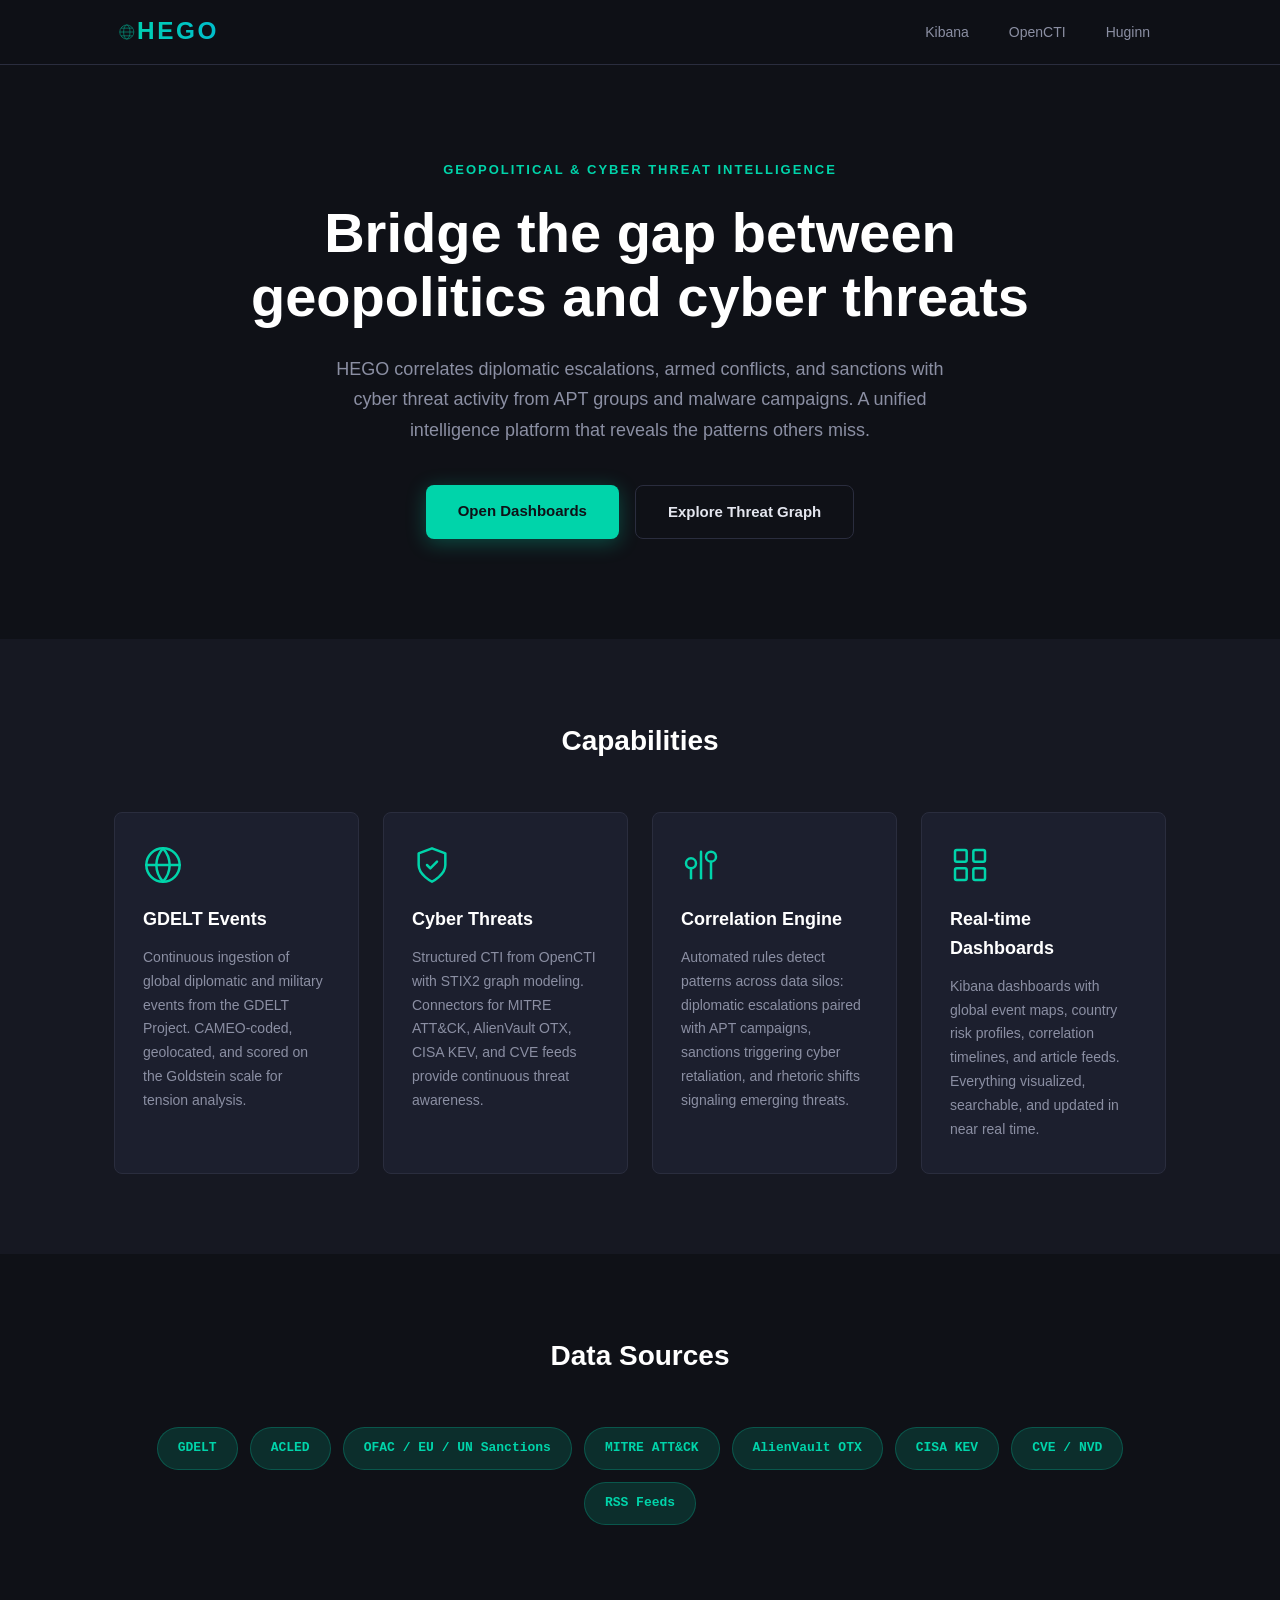
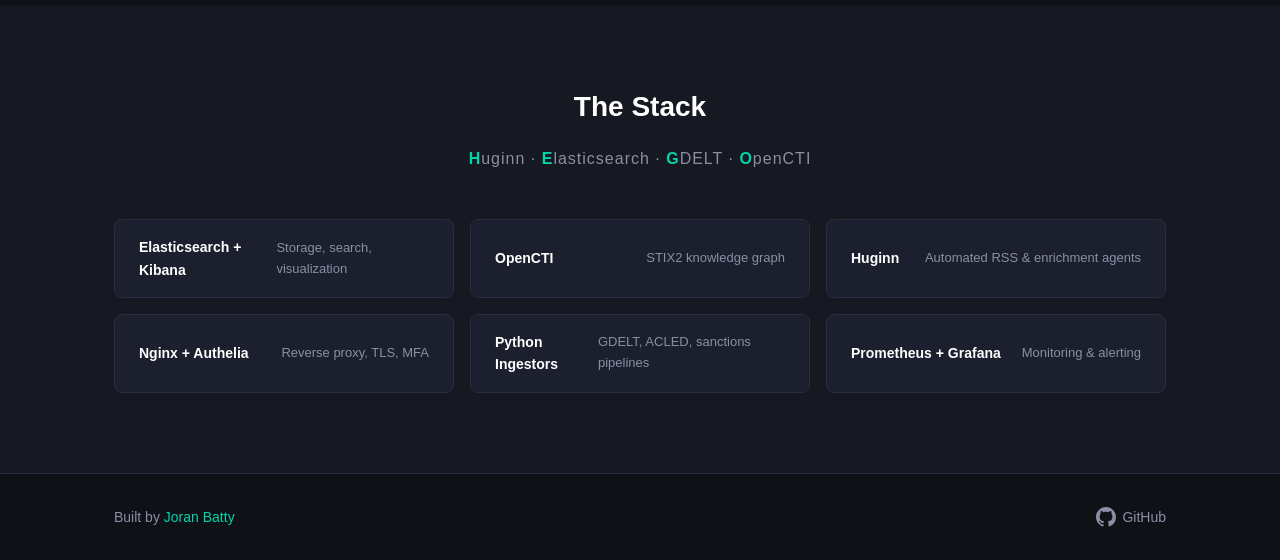
==== landing/index.html @ 5aa9b4fa "feat: initial project scaffolding — full HEGO architecture Complete scaffolding of the HEGO (Huginn," ====
<!DOCTYPE html>
<html lang="en">
<head>
    <meta charset="UTF-8">
    <meta name="viewport" content="width=device-width, initial-scale=1.0">
    <title>HEGO — Geopolitical &amp; Cyber Threat Intelligence</title>
    <link rel="stylesheet" href="style.css">
    <link rel="icon" type="image/svg+xml" href="assets/logo.svg">
</head>
<body>

    <header class="header">
        <div class="container header-inner">
            <a href="/" class="logo-link">
                <img src="assets/logo.svg" alt="HEGO" class="logo-img">
            </a>
            <nav class="nav">
                <a href="/kibana" class="nav-link">Kibana</a>
                <a href="/opencti" class="nav-link">OpenCTI</a>
                <a href="/huginn" class="nav-link">Huginn</a>
            </nav>
        </div>
    </header>

    <main>
        <section class="hero">
            <div class="container">
                <p class="hero-tagline">Geopolitical &amp; Cyber Threat Intelligence</p>
                <h1 class="hero-title">Bridge the gap between<br>geopolitics and cyber threats</h1>
                <p class="hero-description">
                    HEGO correlates diplomatic escalations, armed conflicts, and sanctions
                    with cyber threat activity from APT groups and malware campaigns.
                    A unified intelligence platform that reveals the patterns others miss.
                </p>
                <div class="hero-actions">
                    <a href="/kibana" class="btn btn-primary">Open Dashboards</a>
                    <a href="/opencti" class="btn btn-secondary">Explore Threat Graph</a>
                </div>
            </div>
        </section>

        <section class="features" id="features">
            <div class="container">
                <h2 class="section-title">Capabilities</h2>
                <div class="features-grid">

                    <div class="feature-card">
                        <div class="feature-icon">
                            <svg viewBox="0 0 24 24" fill="none" stroke="currentColor" stroke-width="1.5" stroke-linecap="round" stroke-linejoin="round">
                                <circle cx="12" cy="12" r="10"/>
                                <path d="M2 12h20"/>
                                <path d="M12 2a15.3 15.3 0 0 1 4 10 15.3 15.3 0 0 1-4 10 15.3 15.3 0 0 1-4-10 15.3 15.3 0 0 1 4-10z"/>
                            </svg>
                        </div>
                        <h3 class="feature-title">GDELT Events</h3>
                        <p class="feature-text">
                            Continuous ingestion of global diplomatic and military events
                            from the GDELT Project. CAMEO-coded, geolocated, and scored
                            on the Goldstein scale for tension analysis.
                        </p>
                    </div>

                    <div class="feature-card">
                        <div class="feature-icon">
                            <svg viewBox="0 0 24 24" fill="none" stroke="currentColor" stroke-width="1.5" stroke-linecap="round" stroke-linejoin="round">
                                <path d="M12 22s8-4 8-10V5l-8-3-8 3v7c0 6 8 10 8 10z"/>
                                <path d="M9 12l2 2 4-4"/>
                            </svg>
                        </div>
                        <h3 class="feature-title">Cyber Threats</h3>
                        <p class="feature-text">
                            Structured CTI from OpenCTI with STIX2 graph modeling.
                            Connectors for MITRE ATT&amp;CK, AlienVault OTX, CISA KEV,
                            and CVE feeds provide continuous threat awareness.
                        </p>
                    </div>

                    <div class="feature-card">
                        <div class="feature-icon">
                            <svg viewBox="0 0 24 24" fill="none" stroke="currentColor" stroke-width="1.5" stroke-linecap="round" stroke-linejoin="round">
                                <path d="M18 20V10"/>
                                <path d="M12 20V4"/>
                                <path d="M6 20v-6"/>
                                <circle cx="18" cy="7" r="3"/>
                                <circle cx="6" cy="11" r="3"/>
                            </svg>
                        </div>
                        <h3 class="feature-title">Correlation Engine</h3>
                        <p class="feature-text">
                            Automated rules detect patterns across data silos: diplomatic
                            escalations paired with APT campaigns, sanctions triggering
                            cyber retaliation, and rhetoric shifts signaling emerging threats.
                        </p>
                    </div>

                    <div class="feature-card">
                        <div class="feature-icon">
                            <svg viewBox="0 0 24 24" fill="none" stroke="currentColor" stroke-width="1.5" stroke-linecap="round" stroke-linejoin="round">
                                <rect x="3" y="3" width="7" height="7" rx="1"/>
                                <rect x="14" y="3" width="7" height="7" rx="1"/>
                                <rect x="3" y="14" width="7" height="7" rx="1"/>
                                <rect x="14" y="14" width="7" height="7" rx="1"/>
                            </svg>
                        </div>
                        <h3 class="feature-title">Real-time Dashboards</h3>
                        <p class="feature-text">
                            Kibana dashboards with global event maps, country risk profiles,
                            correlation timelines, and article feeds. Everything visualized,
                            searchable, and updated in near real time.
                        </p>
                    </div>

                </div>
            </div>
        </section>

        <section class="data-sources">
            <div class="container">
                <h2 class="section-title">Data Sources</h2>
                <div class="sources-row">
                    <div class="source-badge">GDELT</div>
                    <div class="source-badge">ACLED</div>
                    <div class="source-badge">OFAC / EU / UN Sanctions</div>
                    <div class="source-badge">MITRE ATT&amp;CK</div>
                    <div class="source-badge">AlienVault OTX</div>
                    <div class="source-badge">CISA KEV</div>
                    <div class="source-badge">CVE / NVD</div>
                    <div class="source-badge">RSS Feeds</div>
                </div>
            </div>
        </section>

        <section class="stack">
            <div class="container">
                <h2 class="section-title">The Stack</h2>
                <p class="stack-subtitle">
                    <strong>H</strong>uginn &middot;
                    <strong>E</strong>lasticsearch &middot;
                    <strong>G</strong>DELT &middot;
                    <strong>O</strong>penCTI
                </p>
                <div class="stack-grid">
                    <div class="stack-item">
                        <span class="stack-name">Elasticsearch + Kibana</span>
                        <span class="stack-role">Storage, search, visualization</span>
                    </div>
                    <div class="stack-item">
                        <span class="stack-name">OpenCTI</span>
                        <span class="stack-role">STIX2 knowledge graph</span>
                    </div>
                    <div class="stack-item">
                        <span class="stack-name">Huginn</span>
                        <span class="stack-role">Automated RSS &amp; enrichment agents</span>
                    </div>
                    <div class="stack-item">
                        <span class="stack-name">Nginx + Authelia</span>
                        <span class="stack-role">Reverse proxy, TLS, MFA</span>
                    </div>
                    <div class="stack-item">
                        <span class="stack-name">Python Ingestors</span>
                        <span class="stack-role">GDELT, ACLED, sanctions pipelines</span>
                    </div>
                    <div class="stack-item">
                        <span class="stack-name">Prometheus + Grafana</span>
                        <span class="stack-role">Monitoring &amp; alerting</span>
                    </div>
                </div>
            </div>
        </section>
    </main>

    <footer class="footer">
        <div class="container footer-inner">
            <p class="footer-text">
                Built by <a href="https://github.com/Jo-the-bat" class="footer-link">Joran Batty</a>
            </p>
            <a href="https://github.com/Jo-the-bat/HEGO" class="footer-link github-link">
                <svg viewBox="0 0 24 24" fill="currentColor" width="20" height="20">
                    <path d="M12 0C5.37 0 0 5.37 0 12c0 5.31 3.435 9.795 8.205 11.385.6.105.825-.255.825-.57 0-.285-.015-1.23-.015-2.235-3.015.555-3.795-.735-4.035-1.41-.135-.345-.72-1.41-1.23-1.695-.42-.225-1.02-.78-.015-.795.945-.015 1.62.87 1.845 1.23 1.08 1.815 2.805 1.305 3.495.99.105-.78.42-1.305.765-1.605-2.67-.3-5.46-1.335-5.46-5.925 0-1.305.465-2.385 1.23-3.225-.12-.3-.54-1.53.12-3.18 0 0 1.005-.315 3.3 1.23.96-.27 1.98-.405 3-.405s2.04.135 3 .405c2.295-1.56 3.3-1.23 3.3-1.23.66 1.65.24 2.88.12 3.18.765.84 1.23 1.905 1.23 3.225 0 4.605-2.805 5.625-5.475 5.925.435.375.81 1.095.81 2.22 0 1.605-.015 2.895-.015 3.3 0 .315.225.69.825.57A12.02 12.02 0 0024 12c0-6.63-5.37-12-12-12z"/>
                </svg>
                GitHub
            </a>
        </div>
    </footer>

</body>
</html>
---- landing/style.css ----
/* === HEGO Landing Page === */

:root {
    --color-bg: #0f1117;
    --color-bg-alt: #161822;
    --color-bg-card: #1c1f2e;
    --color-accent: #00d4aa;
    --color-accent-dim: rgba(0, 212, 170, 0.15);
    --color-text: #e4e6ef;
    --color-text-muted: #8b8fa3;
    --color-border: #2a2d3e;
    --font-sans: -apple-system, BlinkMacSystemFont, "Segoe UI", Roboto, "Helvetica Neue", Arial, sans-serif;
    --font-mono: "SF Mono", "Fira Code", "Fira Mono", "Roboto Mono", monospace;
    --max-width: 1100px;
    --radius: 8px;
}

*, *::before, *::after {
    margin: 0;
    padding: 0;
    box-sizing: border-box;
}

html {
    scroll-behavior: smooth;
}

body {
    font-family: var(--font-sans);
    background-color: var(--color-bg);
    color: var(--color-text);
    line-height: 1.6;
    -webkit-font-smoothing: antialiased;
}

.container {
    max-width: var(--max-width);
    margin: 0 auto;
    padding: 0 24px;
}

/* --- Header --- */

.header {
    position: fixed;
    top: 0;
    left: 0;
    right: 0;
    z-index: 100;
    background: rgba(15, 17, 23, 0.85);
    backdrop-filter: blur(12px);
    border-bottom: 1px solid var(--color-border);
}

.header-inner {
    display: flex;
    align-items: center;
    justify-content: space-between;
    height: 64px;
}

.logo-link {
    display: flex;
    align-items: center;
    text-decoration: none;
}

.logo-img {
    height: 32px;
    width: auto;
}

.nav {
    display: flex;
    gap: 8px;
}

.nav-link {
    display: inline-block;
    padding: 8px 16px;
    color: var(--color-text-muted);
    text-decoration: none;
    font-size: 14px;
    font-weight: 500;
    border-radius: var(--radius);
    transition: color 0.2s, background-color 0.2s;
}

.nav-link:hover {
    color: var(--color-accent);
    background-color: var(--color-accent-dim);
}

/* --- Hero --- */

.hero {
    padding: 160px 0 100px;
    text-align: center;
}

.hero-tagline {
    font-size: 13px;
    font-weight: 600;
    letter-spacing: 2px;
    text-transform: uppercase;
    color: var(--color-accent);
    margin-bottom: 20px;
}

.hero-title {
    font-size: clamp(32px, 5vw, 56px);
    font-weight: 700;
    line-height: 1.15;
    margin-bottom: 24px;
    color: #fff;
}

.hero-description {
    font-size: 18px;
    color: var(--color-text-muted);
    max-width: 640px;
    margin: 0 auto 40px;
    line-height: 1.7;
}

.hero-actions {
    display: flex;
    gap: 16px;
    justify-content: center;
    flex-wrap: wrap;
}

.btn {
    display: inline-block;
    padding: 14px 32px;
    font-size: 15px;
    font-weight: 600;
    text-decoration: none;
    border-radius: var(--radius);
    transition: transform 0.15s, box-shadow 0.2s, background-color 0.2s;
}

.btn:hover {
    transform: translateY(-1px);
}

.btn-primary {
    background-color: var(--color-accent);
    color: var(--color-bg);
    box-shadow: 0 4px 20px rgba(0, 212, 170, 0.3);
}

.btn-primary:hover {
    background-color: #00e8bb;
    box-shadow: 0 6px 28px rgba(0, 212, 170, 0.4);
}

.btn-secondary {
    background-color: transparent;
    color: var(--color-text);
    border: 1px solid var(--color-border);
}

.btn-secondary:hover {
    border-color: var(--color-accent);
    color: var(--color-accent);
}

/* --- Section titles --- */

.section-title {
    font-size: 28px;
    font-weight: 700;
    text-align: center;
    margin-bottom: 48px;
    color: #fff;
}

/* --- Features --- */

.features {
    padding: 80px 0;
    background-color: var(--color-bg-alt);
}

.features-grid {
    display: grid;
    grid-template-columns: repeat(auto-fit, minmax(240px, 1fr));
    gap: 24px;
}

.feature-card {
    background-color: var(--color-bg-card);
    border: 1px solid var(--color-border);
    border-radius: var(--radius);
    padding: 32px 28px;
    transition: border-color 0.2s, transform 0.15s;
}

.feature-card:hover {
    border-color: var(--color-accent);
    transform: translateY(-2px);
}

.feature-icon {
    width: 40px;
    height: 40px;
    color: var(--color-accent);
    margin-bottom: 20px;
}

.feature-icon svg {
    width: 100%;
    height: 100%;
}

.feature-title {
    font-size: 18px;
    font-weight: 600;
    margin-bottom: 12px;
    color: #fff;
}

.feature-text {
    font-size: 14px;
    color: var(--color-text-muted);
    line-height: 1.7;
}

/* --- Data Sources --- */

.data-sources {
    padding: 80px 0;
}

.sources-row {
    display: flex;
    flex-wrap: wrap;
    gap: 12px;
    justify-content: center;
}

.source-badge {
    display: inline-block;
    padding: 10px 20px;
    font-size: 13px;
    font-weight: 600;
    font-family: var(--font-mono);
    color: var(--color-accent);
    background-color: var(--color-accent-dim);
    border: 1px solid rgba(0, 212, 170, 0.25);
    border-radius: 100px;
    white-space: nowrap;
}

/* --- Stack --- */

.stack {
    padding: 80px 0;
    background-color: var(--color-bg-alt);
}

.stack-subtitle {
    text-align: center;
    font-size: 16px;
    color: var(--color-text-muted);
    margin-top: -32px;
    margin-bottom: 48px;
    letter-spacing: 1px;
}

.stack-subtitle strong {
    color: var(--color-accent);
    font-weight: 700;
}

.stack-grid {
    display: grid;
    grid-template-columns: repeat(auto-fit, minmax(280px, 1fr));
    gap: 16px;
}

.stack-item {
    display: flex;
    justify-content: space-between;
    align-items: center;
    padding: 16px 24px;
    background-color: var(--color-bg-card);
    border: 1px solid var(--color-border);
    border-radius: var(--radius);
}

.stack-name {
    font-weight: 600;
    font-size: 14px;
    color: #fff;
}

.stack-role {
    font-size: 13px;
    color: var(--color-text-muted);
}

/* --- Footer --- */

.footer {
    padding: 32px 0;
    border-top: 1px solid var(--color-border);
}

.footer-inner {
    display: flex;
    align-items: center;
    justify-content: space-between;
}

.footer-text {
    font-size: 14px;
    color: var(--color-text-muted);
}

.footer-link {
    color: var(--color-accent);
    text-decoration: none;
    transition: opacity 0.2s;
}

.footer-link:hover {
    opacity: 0.8;
}

.github-link {
    display: flex;
    align-items: center;
    gap: 6px;
    font-size: 14px;
    font-weight: 500;
    color: var(--color-text-muted);
}

.github-link:hover {
    color: var(--color-accent);
}

.github-link svg {
    fill: currentColor;
}

/* --- Responsive --- */

@media (max-width: 768px) {
    .hero {
        padding: 120px 0 60px;
    }

    .hero-description {
        font-size: 16px;
    }

    .features-grid {
        grid-template-columns: 1fr;
    }

    .stack-item {
        flex-direction: column;
        align-items: flex-start;
        gap: 4px;
    }

    .footer-inner {
        flex-direction: column;
        gap: 12px;
        text-align: center;
    }
}

@media (max-width: 480px) {
    .nav {
        gap: 4px;
    }

    .nav-link {
        padding: 6px 10px;
        font-size: 13px;
    }

    .hero-actions {
        flex-direction: column;
        align-items: stretch;
    }

    .btn {
        text-align: center;
    }
}
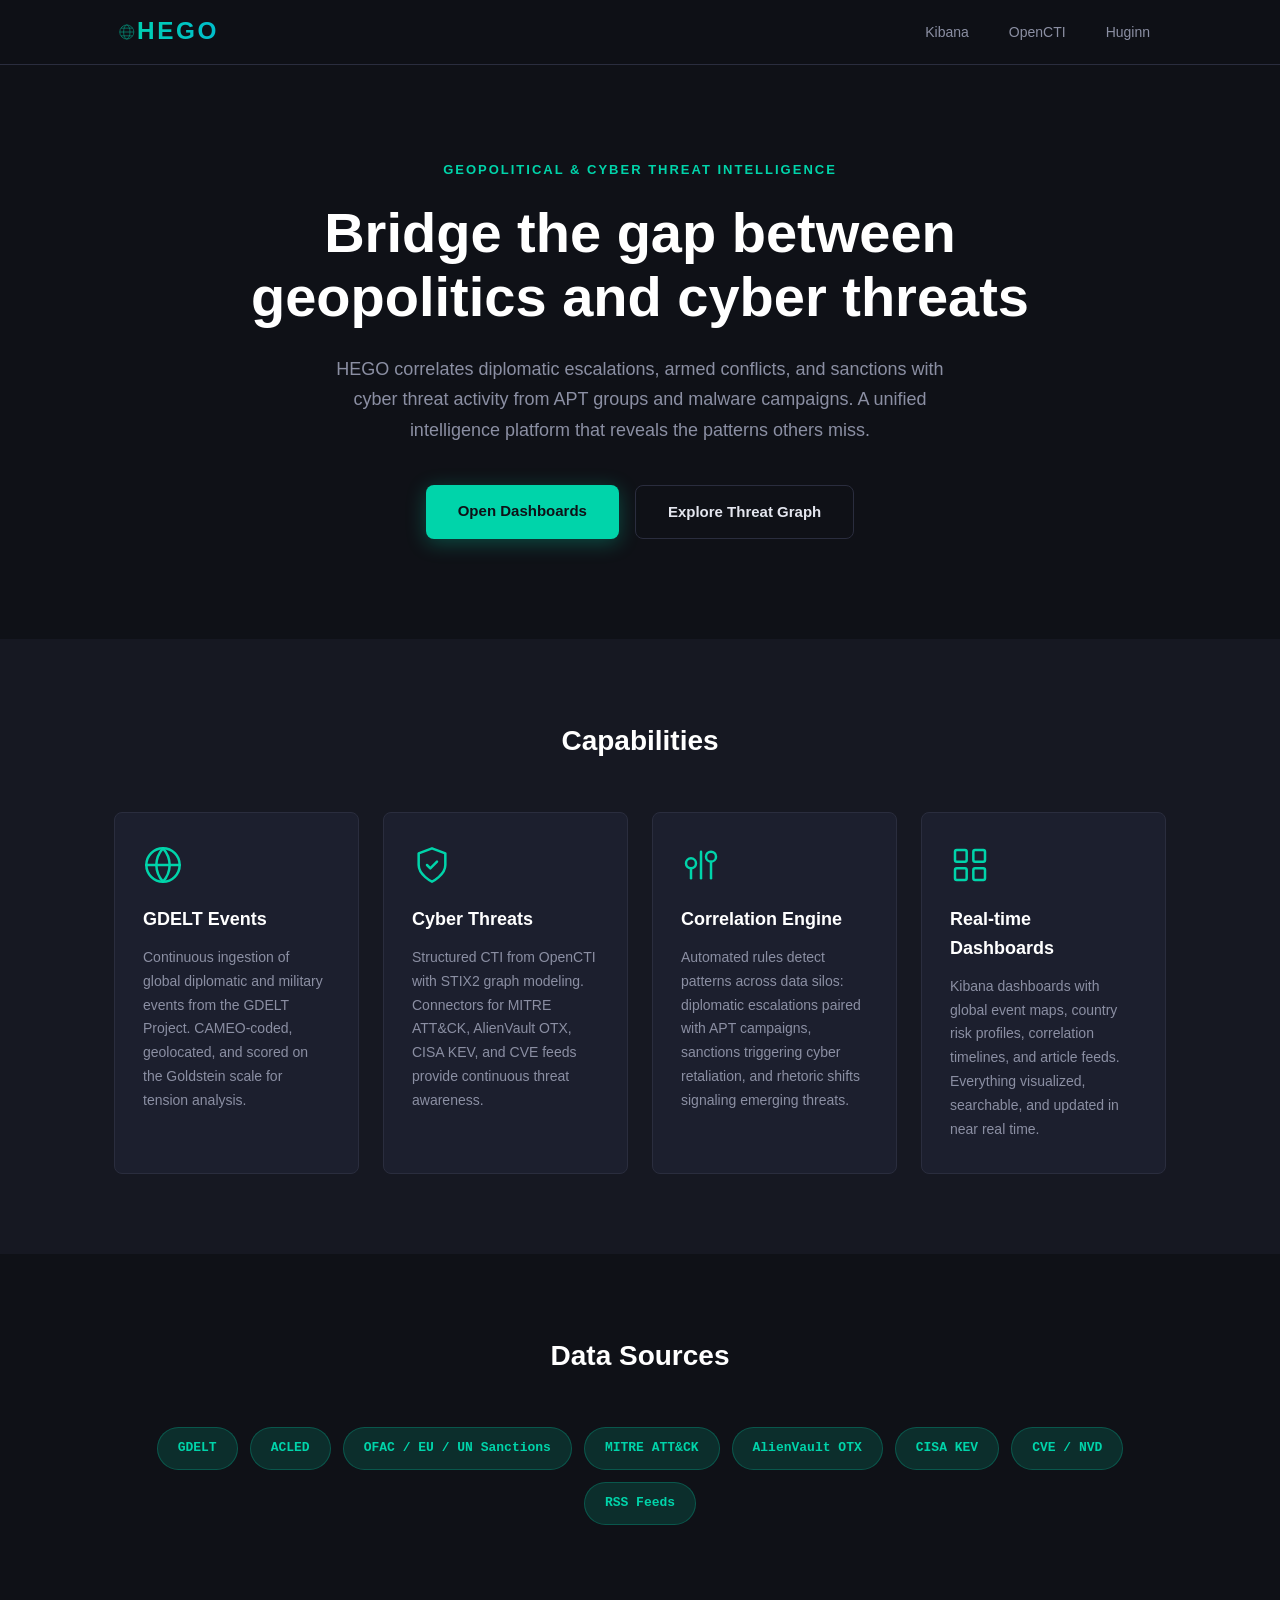
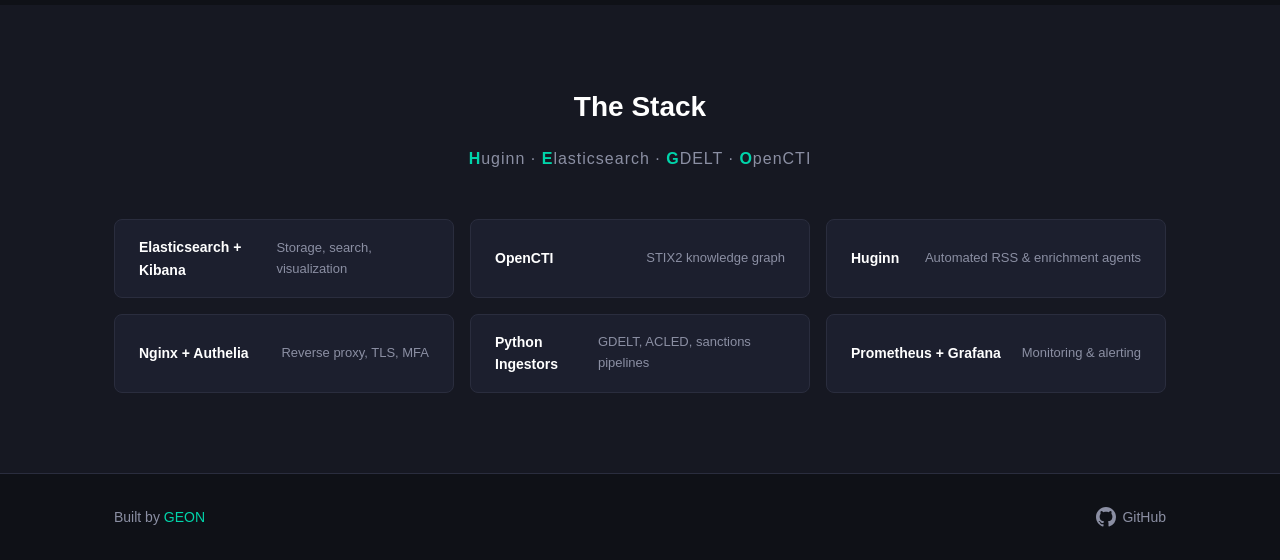
==== commit c3ecb1ca: "feat: initial project scaffolding — full HEGO architecture Complete scaffolding of the HEGO (Huginn," ====
--- a/landing/index.html
+++ b/landing/index.html
@@ -172,7 +172,7 @@
     <footer class="footer">
         <div class="container footer-inner">
             <p class="footer-text">
-                Built by <a href="https://github.com/Jo-the-bat" class="footer-link">Joran Batty</a>
+                Built by <a href="https://github.com/Jo-the-bat" class="footer-link">GEON</a>
             </p>
             <a href="https://github.com/Jo-the-bat/HEGO" class="footer-link github-link">
                 <svg viewBox="0 0 24 24" fill="currentColor" width="20" height="20">
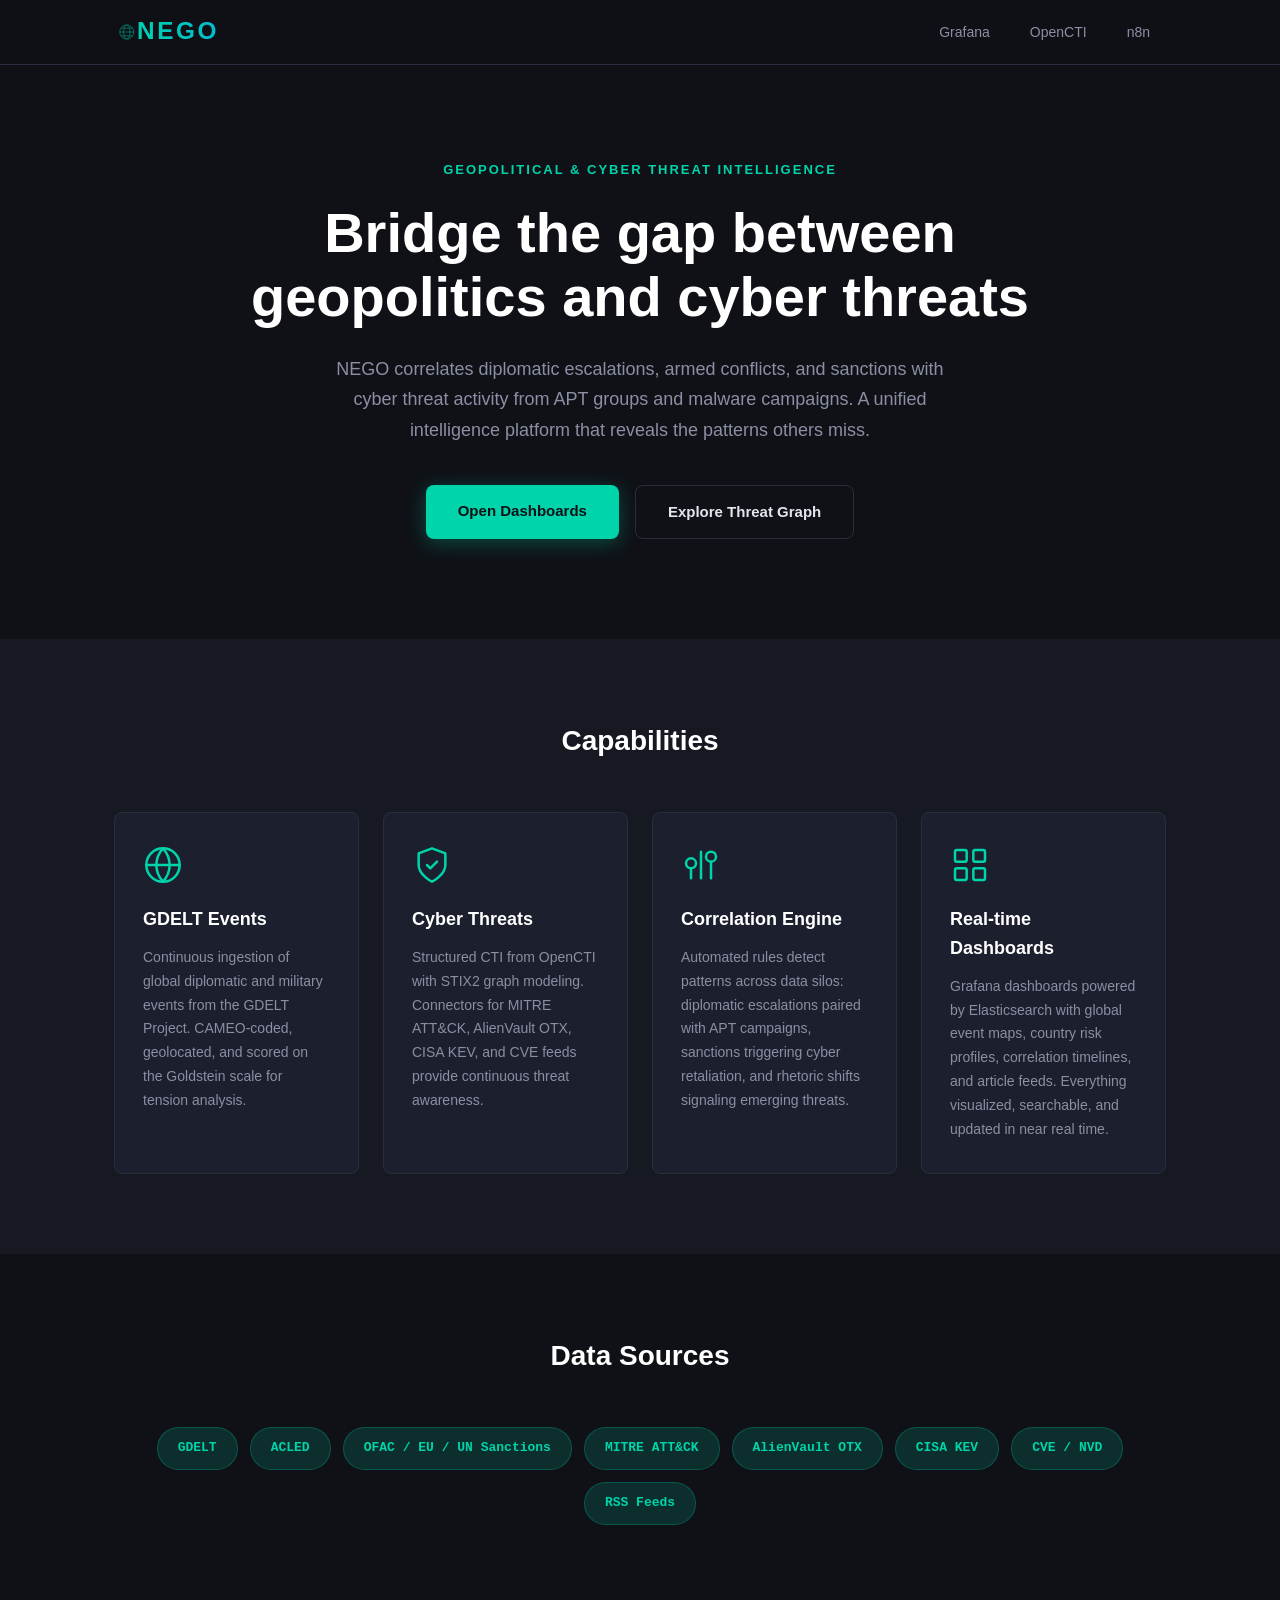
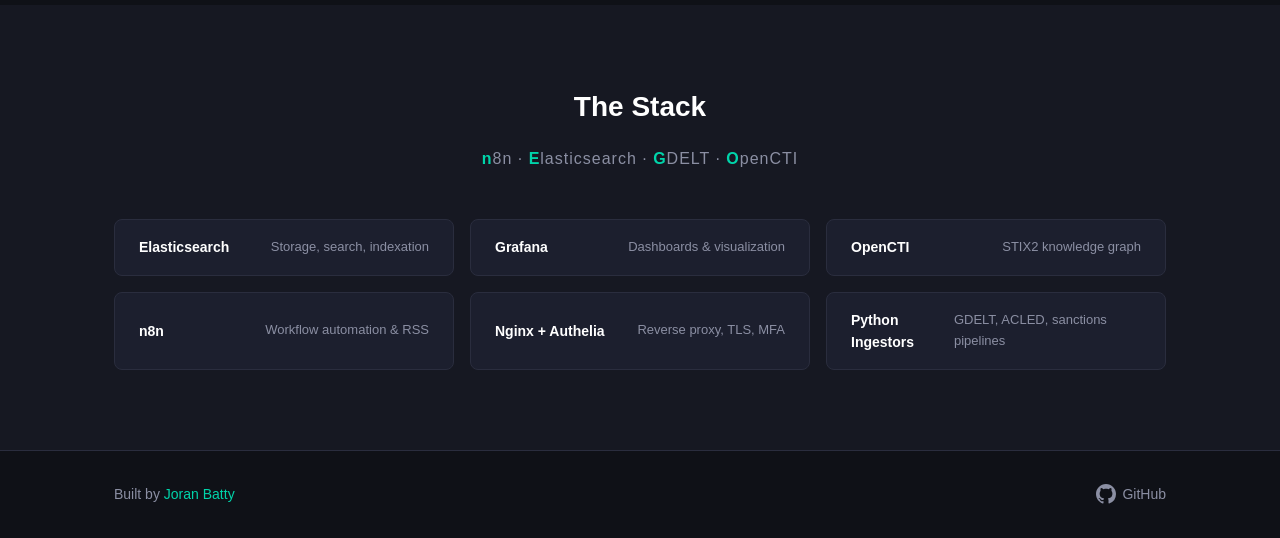
==== commit 7723bf10: "refactor: HEGO → NEGO — replace Kibana with Grafana, Huginn with n8n Complete migration from HEGO (H" ====
--- a/landing/index.html
+++ b/landing/index.html
@@ -3,7 +3,7 @@
 <head>
     <meta charset="UTF-8">
     <meta name="viewport" content="width=device-width, initial-scale=1.0">
-    <title>HEGO — Geopolitical &amp; Cyber Threat Intelligence</title>
+    <title>NEGO -- Geopolitical &amp; Cyber Threat Intelligence</title>
     <link rel="stylesheet" href="style.css">
     <link rel="icon" type="image/svg+xml" href="assets/logo.svg">
 </head>
@@ -12,12 +12,12 @@
     <header class="header">
         <div class="container header-inner">
             <a href="/" class="logo-link">
-                <img src="assets/logo.svg" alt="HEGO" class="logo-img">
+                <img src="assets/logo.svg" alt="NEGO" class="logo-img">
             </a>
             <nav class="nav">
-                <a href="/kibana" class="nav-link">Kibana</a>
+                <a href="/grafana" class="nav-link">Grafana</a>
                 <a href="/opencti" class="nav-link">OpenCTI</a>
-                <a href="/huginn" class="nav-link">Huginn</a>
+                <a href="/n8n" class="nav-link">n8n</a>
             </nav>
         </div>
     </header>
@@ -28,12 +28,12 @@
                 <p class="hero-tagline">Geopolitical &amp; Cyber Threat Intelligence</p>
                 <h1 class="hero-title">Bridge the gap between<br>geopolitics and cyber threats</h1>
                 <p class="hero-description">
-                    HEGO correlates diplomatic escalations, armed conflicts, and sanctions
+                    NEGO correlates diplomatic escalations, armed conflicts, and sanctions
                     with cyber threat activity from APT groups and malware campaigns.
                     A unified intelligence platform that reveals the patterns others miss.
                 </p>
                 <div class="hero-actions">
-                    <a href="/kibana" class="btn btn-primary">Open Dashboards</a>
+                    <a href="/grafana" class="btn btn-primary">Open Dashboards</a>
                     <a href="/opencti" class="btn btn-secondary">Explore Threat Graph</a>
                 </div>
             </div>
@@ -104,9 +104,9 @@
                         </div>
                         <h3 class="feature-title">Real-time Dashboards</h3>
                         <p class="feature-text">
-                            Kibana dashboards with global event maps, country risk profiles,
-                            correlation timelines, and article feeds. Everything visualized,
-                            searchable, and updated in near real time.
+                            Grafana dashboards powered by Elasticsearch with global event
+                            maps, country risk profiles, correlation timelines, and article
+                            feeds. Everything visualized, searchable, and updated in near real time.
                         </p>
                     </div>
 
@@ -134,23 +134,27 @@
             <div class="container">
                 <h2 class="section-title">The Stack</h2>
                 <p class="stack-subtitle">
-                    <strong>H</strong>uginn &middot;
+                    <strong>n</strong>8n &middot;
                     <strong>E</strong>lasticsearch &middot;
                     <strong>G</strong>DELT &middot;
                     <strong>O</strong>penCTI
                 </p>
                 <div class="stack-grid">
                     <div class="stack-item">
-                        <span class="stack-name">Elasticsearch + Kibana</span>
-                        <span class="stack-role">Storage, search, visualization</span>
+                        <span class="stack-name">Elasticsearch</span>
+                        <span class="stack-role">Storage, search, indexation</span>
+                    </div>
+                    <div class="stack-item">
+                        <span class="stack-name">Grafana</span>
+                        <span class="stack-role">Dashboards &amp; visualization</span>
                     </div>
                     <div class="stack-item">
                         <span class="stack-name">OpenCTI</span>
                         <span class="stack-role">STIX2 knowledge graph</span>
                     </div>
                     <div class="stack-item">
-                        <span class="stack-name">Huginn</span>
-                        <span class="stack-role">Automated RSS &amp; enrichment agents</span>
+                        <span class="stack-name">n8n</span>
+                        <span class="stack-role">Workflow automation &amp; RSS</span>
                     </div>
                     <div class="stack-item">
                         <span class="stack-name">Nginx + Authelia</span>
@@ -160,10 +164,6 @@
                         <span class="stack-name">Python Ingestors</span>
                         <span class="stack-role">GDELT, ACLED, sanctions pipelines</span>
                     </div>
-                    <div class="stack-item">
-                        <span class="stack-name">Prometheus + Grafana</span>
-                        <span class="stack-role">Monitoring &amp; alerting</span>
-                    </div>
                 </div>
             </div>
         </section>
@@ -172,9 +172,9 @@
     <footer class="footer">
         <div class="container footer-inner">
             <p class="footer-text">
-                Built by <a href="https://github.com/Jo-the-bat" class="footer-link">GEON</a>
+                Built by <a href="https://github.com/Jo-the-bat" class="footer-link">Joran Batty</a>
             </p>
-            <a href="https://github.com/Jo-the-bat/HEGO" class="footer-link github-link">
+            <a href="https://github.com/Jo-the-bat/NEGO" class="footer-link github-link">
                 <svg viewBox="0 0 24 24" fill="currentColor" width="20" height="20">
                     <path d="M12 0C5.37 0 0 5.37 0 12c0 5.31 3.435 9.795 8.205 11.385.6.105.825-.255.825-.57 0-.285-.015-1.23-.015-2.235-3.015.555-3.795-.735-4.035-1.41-.135-.345-.72-1.41-1.23-1.695-.42-.225-1.02-.78-.015-.795.945-.015 1.62.87 1.845 1.23 1.08 1.815 2.805 1.305 3.495.99.105-.78.42-1.305.765-1.605-2.67-.3-5.46-1.335-5.46-5.925 0-1.305.465-2.385 1.23-3.225-.12-.3-.54-1.53.12-3.18 0 0 1.005-.315 3.3 1.23.96-.27 1.98-.405 3-.405s2.04.135 3 .405c2.295-1.56 3.3-1.23 3.3-1.23.66 1.65.24 2.88.12 3.18.765.84 1.23 1.905 1.23 3.225 0 4.605-2.805 5.625-5.475 5.925.435.375.81 1.095.81 2.22 0 1.605-.015 2.895-.015 3.3 0 .315.225.69.825.57A12.02 12.02 0 0024 12c0-6.63-5.37-12-12-12z"/>
                 </svg>
--- a/landing/style.css
+++ b/landing/style.css
@@ -1,4 +1,4 @@
-/* === HEGO Landing Page === */
+/* === NEGO Landing Page (n8n, Elasticsearch, GDELT, OpenCTI) === */
 
 :root {
     --color-bg: #0f1117;
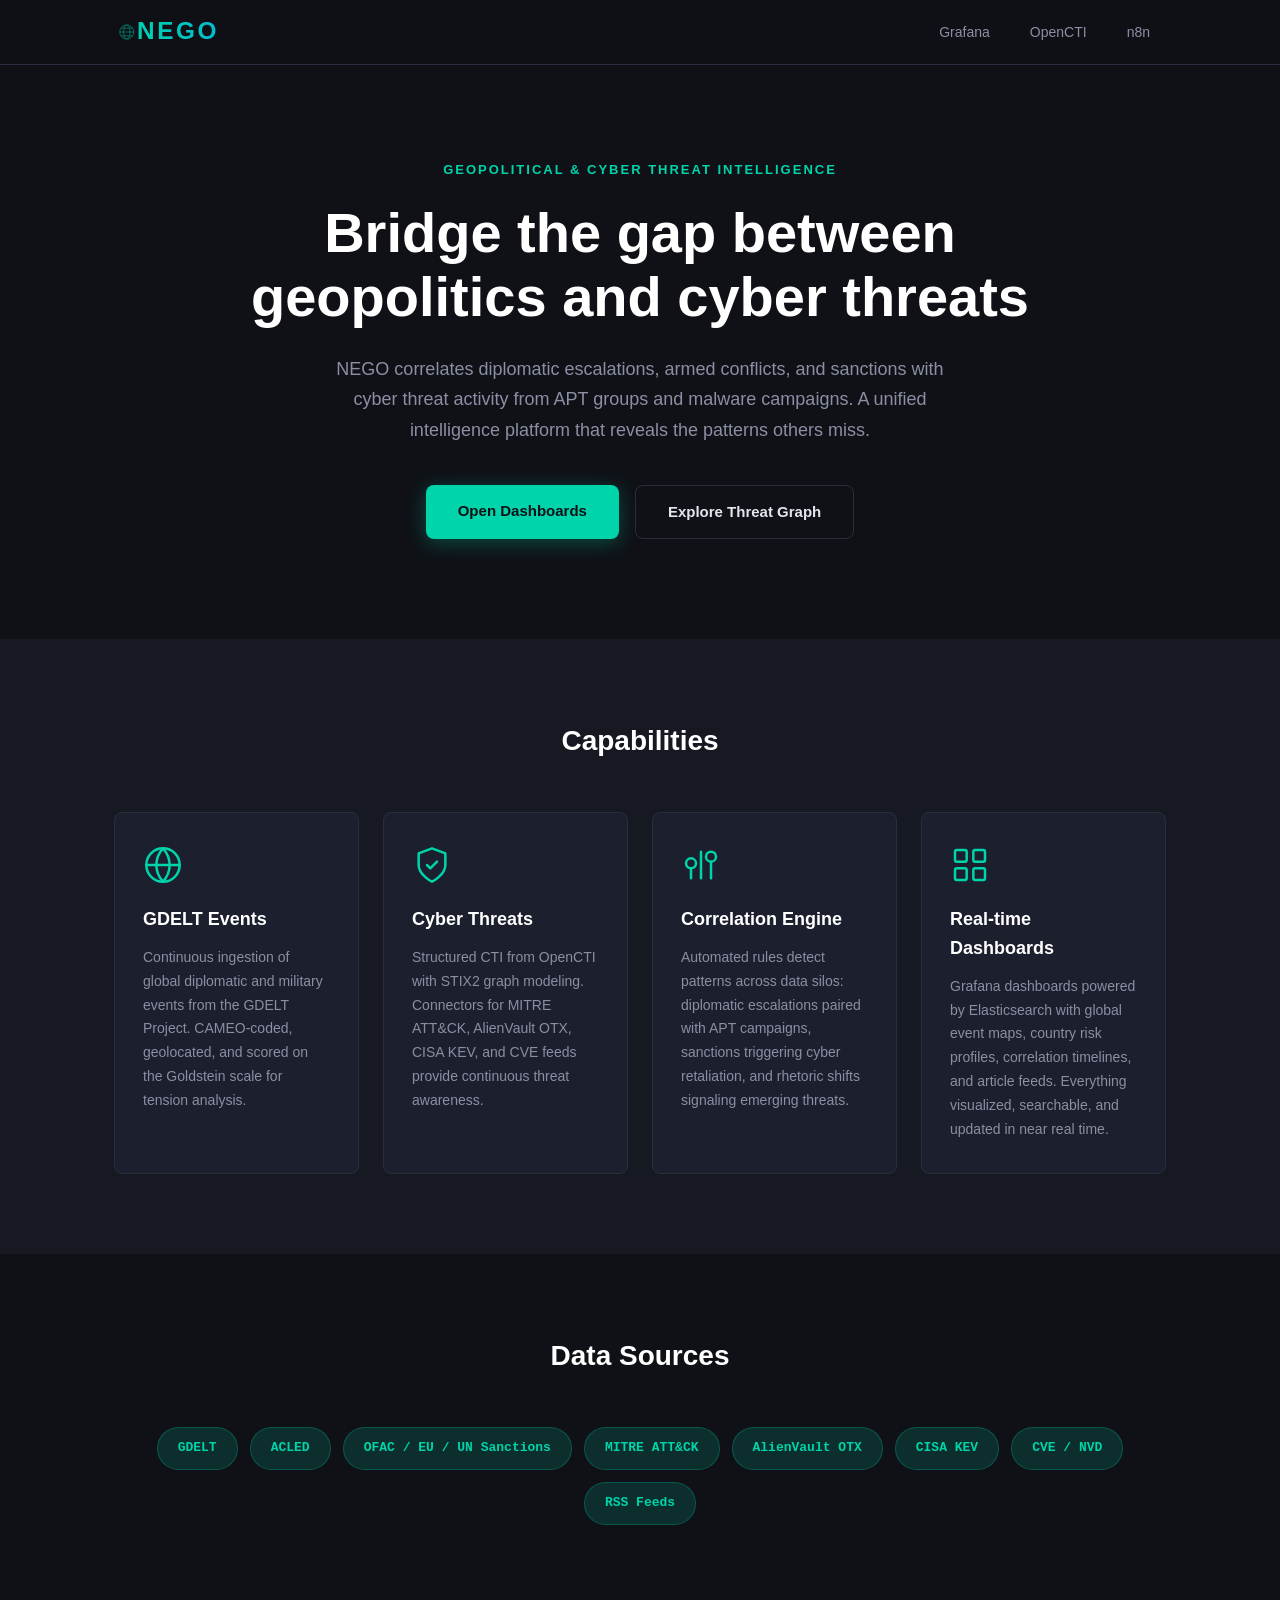
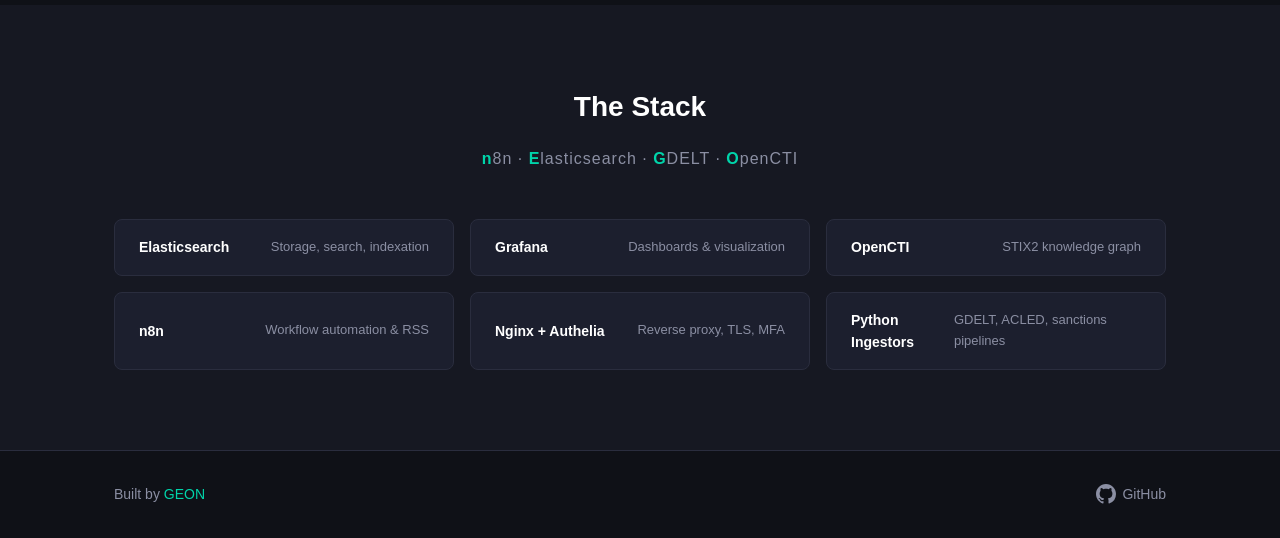
==== commit f4fa0548: "refactor: HEGO → NEGO — replace Kibana with Grafana, Huginn with n8n Complete migration from HEGO (H" ====
--- a/landing/index.html
+++ b/landing/index.html
@@ -172,7 +172,7 @@
     <footer class="footer">
         <div class="container footer-inner">
             <p class="footer-text">
-                Built by <a href="https://github.com/Jo-the-bat" class="footer-link">Joran Batty</a>
+                Built by <a href="https://github.com/Jo-the-bat" class="footer-link">GEON</a>
             </p>
             <a href="https://github.com/Jo-the-bat/NEGO" class="footer-link github-link">
                 <svg viewBox="0 0 24 24" fill="currentColor" width="20" height="20">
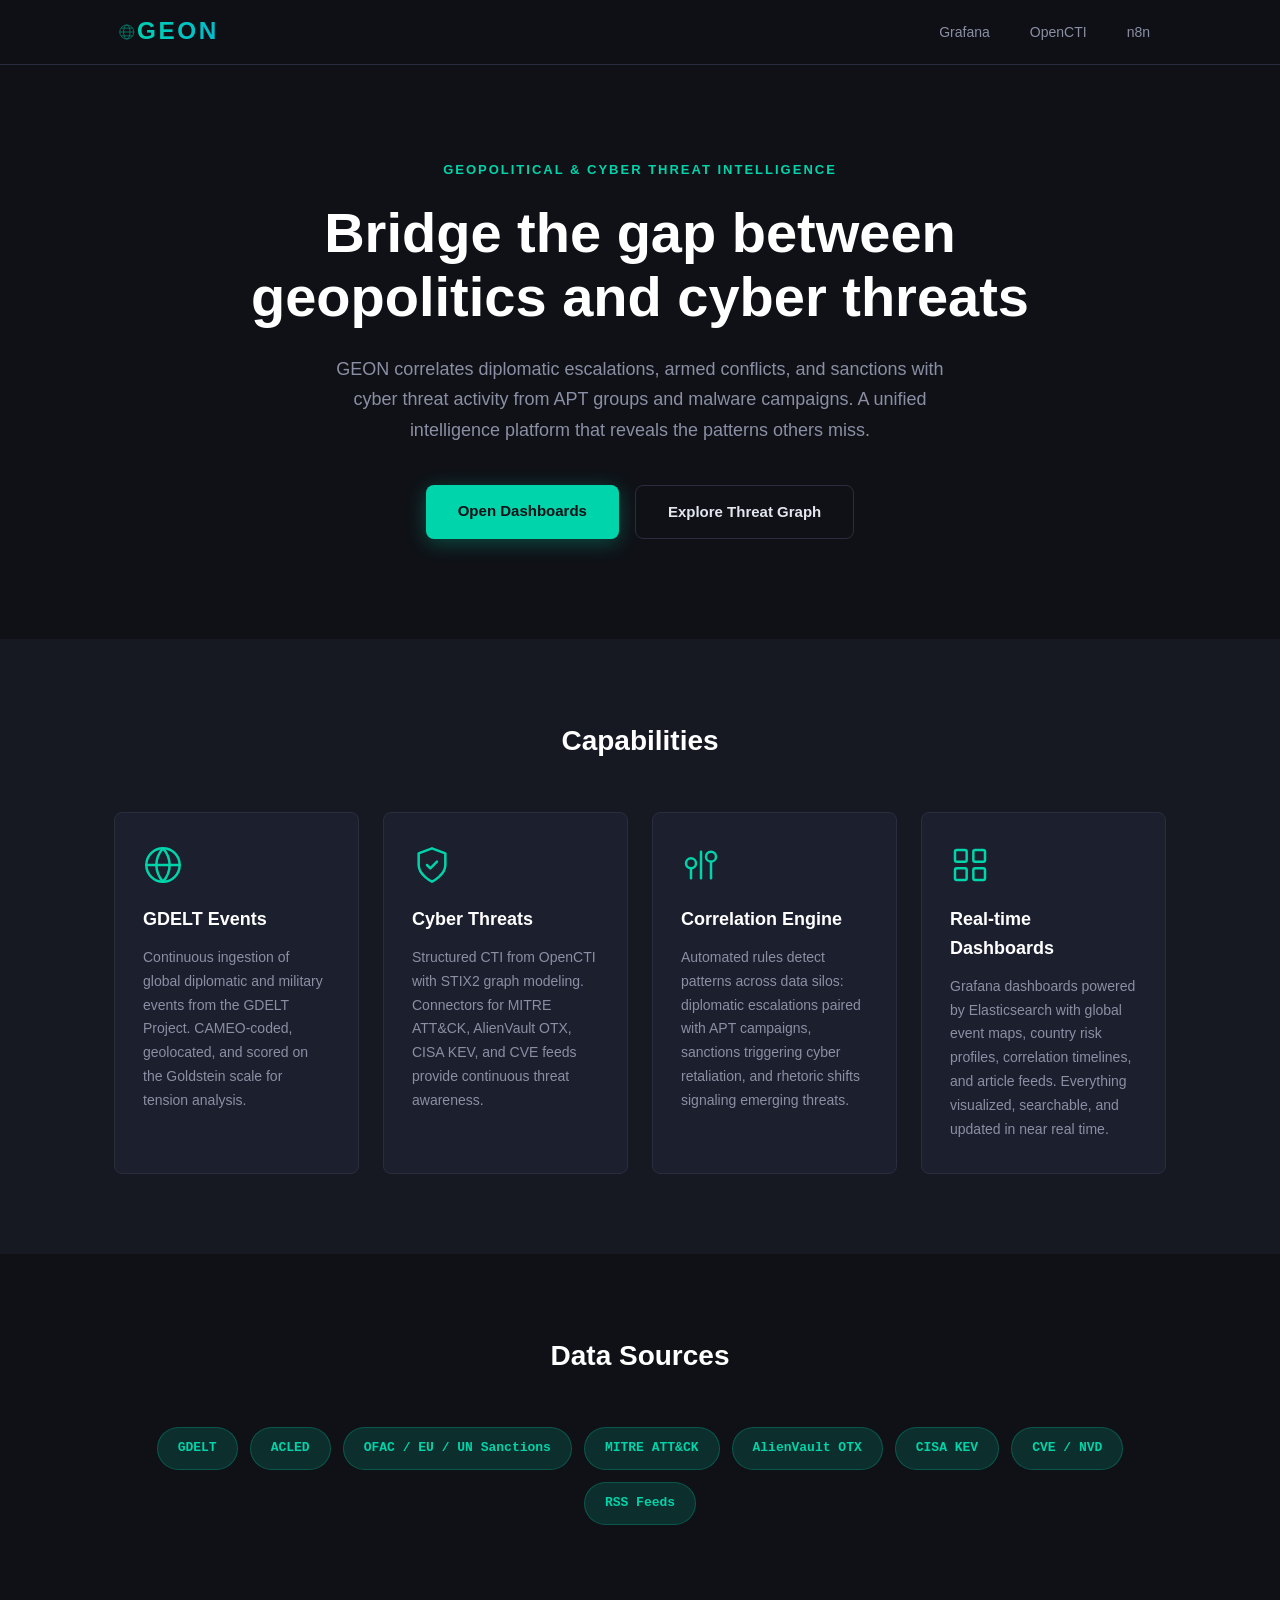
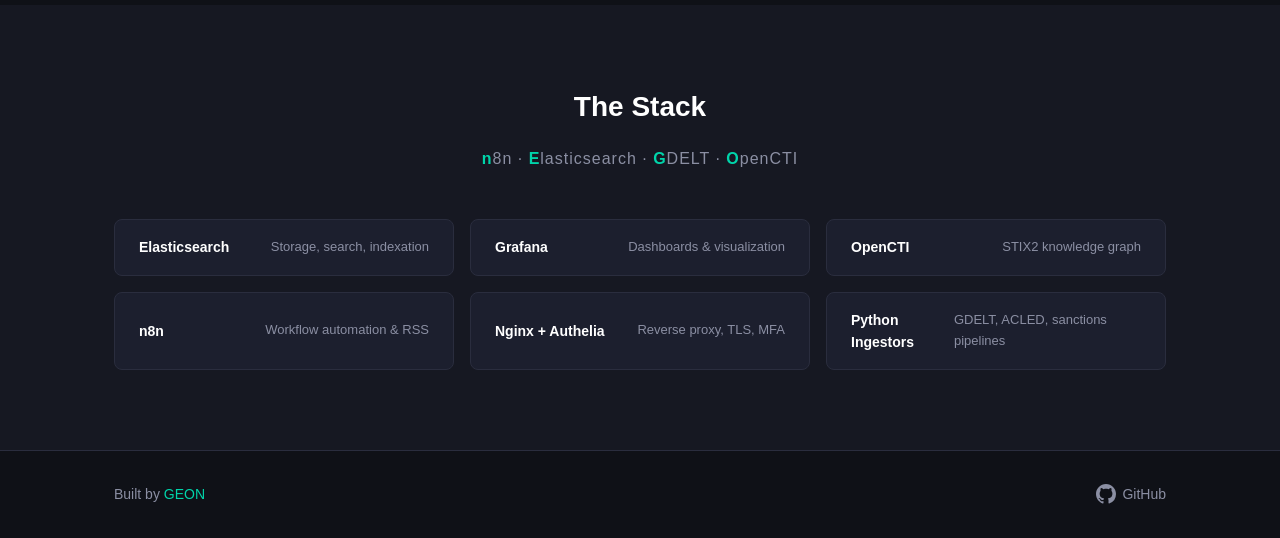
==== commit 7b20abc2: "refactor: rename NEGO → GEON GEON = GDELT, Elasticsearch, OpenCTI, n8n. The name contains GEO, refle" ====
--- a/landing/index.html
+++ b/landing/index.html
@@ -3,7 +3,7 @@
 <head>
     <meta charset="UTF-8">
     <meta name="viewport" content="width=device-width, initial-scale=1.0">
-    <title>NEGO -- Geopolitical &amp; Cyber Threat Intelligence</title>
+    <title>GEON -- Geopolitical &amp; Cyber Threat Intelligence</title>
     <link rel="stylesheet" href="style.css">
     <link rel="icon" type="image/svg+xml" href="assets/logo.svg">
 </head>
@@ -12,7 +12,7 @@
     <header class="header">
         <div class="container header-inner">
             <a href="/" class="logo-link">
-                <img src="assets/logo.svg" alt="NEGO" class="logo-img">
+                <img src="assets/logo.svg" alt="GEON" class="logo-img">
             </a>
             <nav class="nav">
                 <a href="/grafana" class="nav-link">Grafana</a>
@@ -28,7 +28,7 @@
                 <p class="hero-tagline">Geopolitical &amp; Cyber Threat Intelligence</p>
                 <h1 class="hero-title">Bridge the gap between<br>geopolitics and cyber threats</h1>
                 <p class="hero-description">
-                    NEGO correlates diplomatic escalations, armed conflicts, and sanctions
+                    GEON correlates diplomatic escalations, armed conflicts, and sanctions
                     with cyber threat activity from APT groups and malware campaigns.
                     A unified intelligence platform that reveals the patterns others miss.
                 </p>
@@ -174,7 +174,7 @@
             <p class="footer-text">
                 Built by <a href="https://github.com/Jo-the-bat" class="footer-link">GEON</a>
             </p>
-            <a href="https://github.com/Jo-the-bat/NEGO" class="footer-link github-link">
+            <a href="https://github.com/Jo-the-bat/GEON" class="footer-link github-link">
                 <svg viewBox="0 0 24 24" fill="currentColor" width="20" height="20">
                     <path d="M12 0C5.37 0 0 5.37 0 12c0 5.31 3.435 9.795 8.205 11.385.6.105.825-.255.825-.57 0-.285-.015-1.23-.015-2.235-3.015.555-3.795-.735-4.035-1.41-.135-.345-.72-1.41-1.23-1.695-.42-.225-1.02-.78-.015-.795.945-.015 1.62.87 1.845 1.23 1.08 1.815 2.805 1.305 3.495.99.105-.78.42-1.305.765-1.605-2.67-.3-5.46-1.335-5.46-5.925 0-1.305.465-2.385 1.23-3.225-.12-.3-.54-1.53.12-3.18 0 0 1.005-.315 3.3 1.23.96-.27 1.98-.405 3-.405s2.04.135 3 .405c2.295-1.56 3.3-1.23 3.3-1.23.66 1.65.24 2.88.12 3.18.765.84 1.23 1.905 1.23 3.225 0 4.605-2.805 5.625-5.475 5.925.435.375.81 1.095.81 2.22 0 1.605-.015 2.895-.015 3.3 0 .315.225.69.825.57A12.02 12.02 0 0024 12c0-6.63-5.37-12-12-12z"/>
                 </svg>
--- a/landing/style.css
+++ b/landing/style.css
@@ -1,4 +1,4 @@
-/* === NEGO Landing Page (n8n, Elasticsearch, GDELT, OpenCTI) === */
+/* === GEON Landing Page (n8n, Elasticsearch, GDELT, OpenCTI) === */
 
 :root {
     --color-bg: #0f1117;
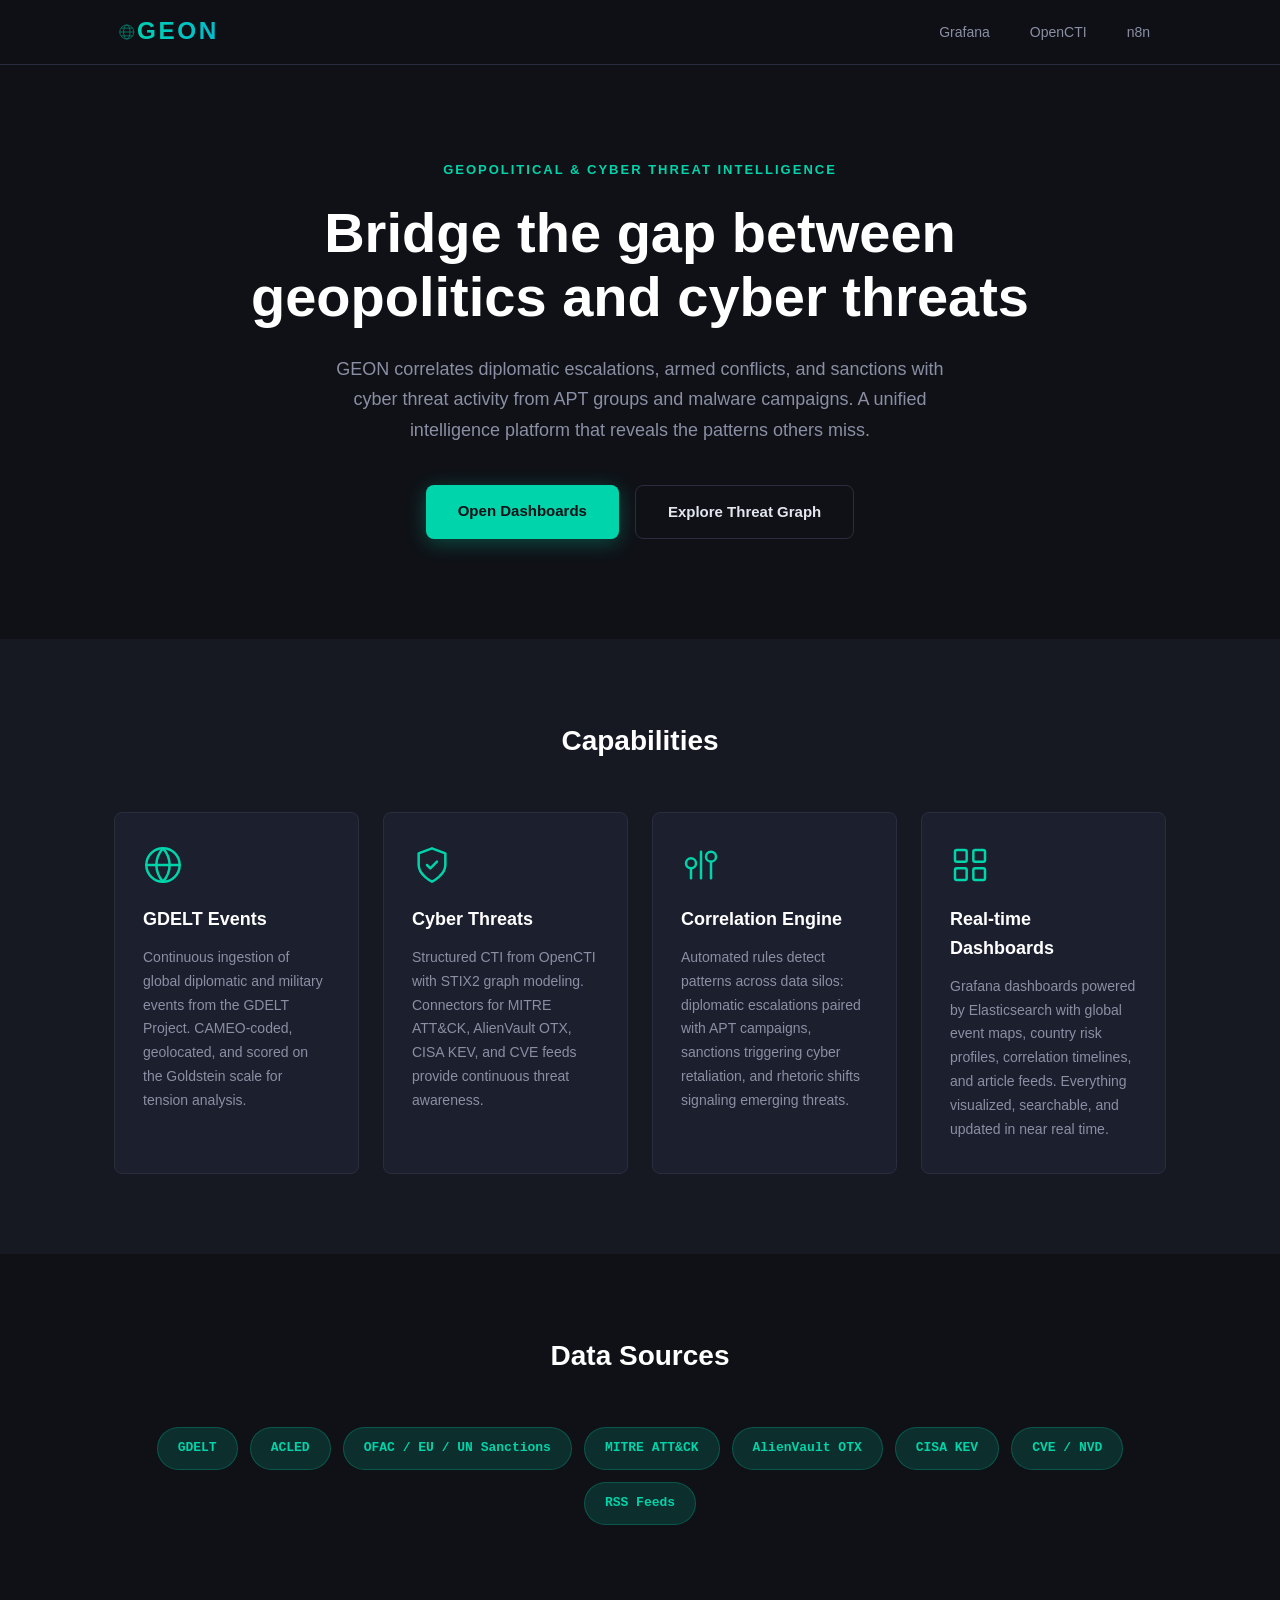
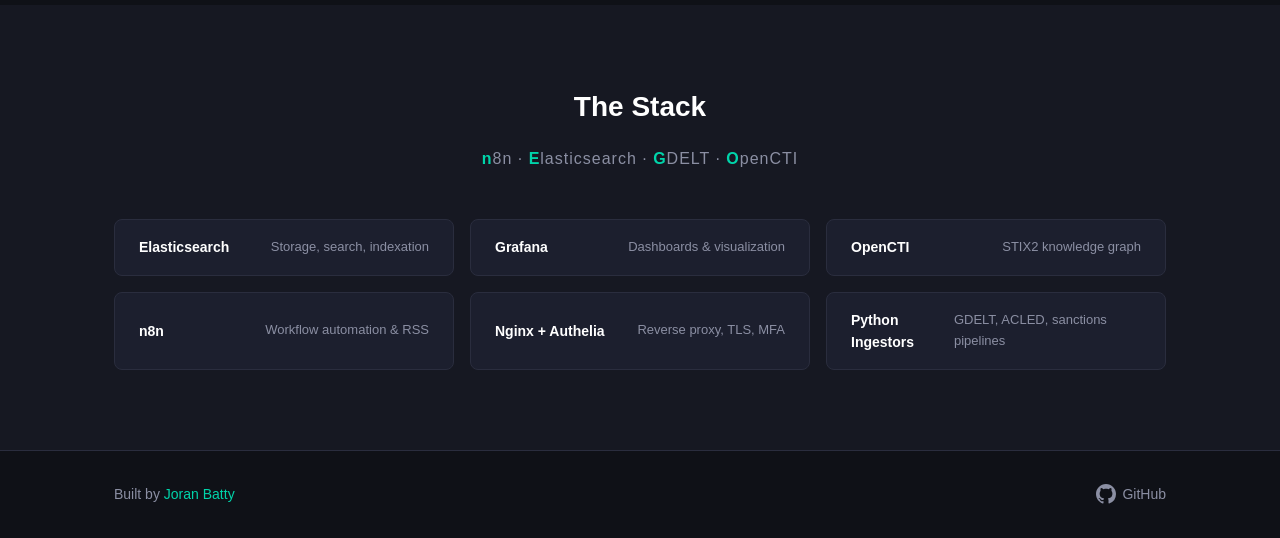
==== commit d894c012: "refactor: rename NEGO → GEON GEON = GDELT, Elasticsearch, OpenCTI, n8n. The name contains GEO, refle" ====
--- a/landing/index.html
+++ b/landing/index.html
@@ -172,7 +172,7 @@
     <footer class="footer">
         <div class="container footer-inner">
             <p class="footer-text">
-                Built by <a href="https://github.com/Jo-the-bat" class="footer-link">GEON</a>
+                Built by <a href="https://github.com/Jo-the-bat" class="footer-link">Joran Batty</a>
             </p>
             <a href="https://github.com/Jo-the-bat/GEON" class="footer-link github-link">
                 <svg viewBox="0 0 24 24" fill="currentColor" width="20" height="20">
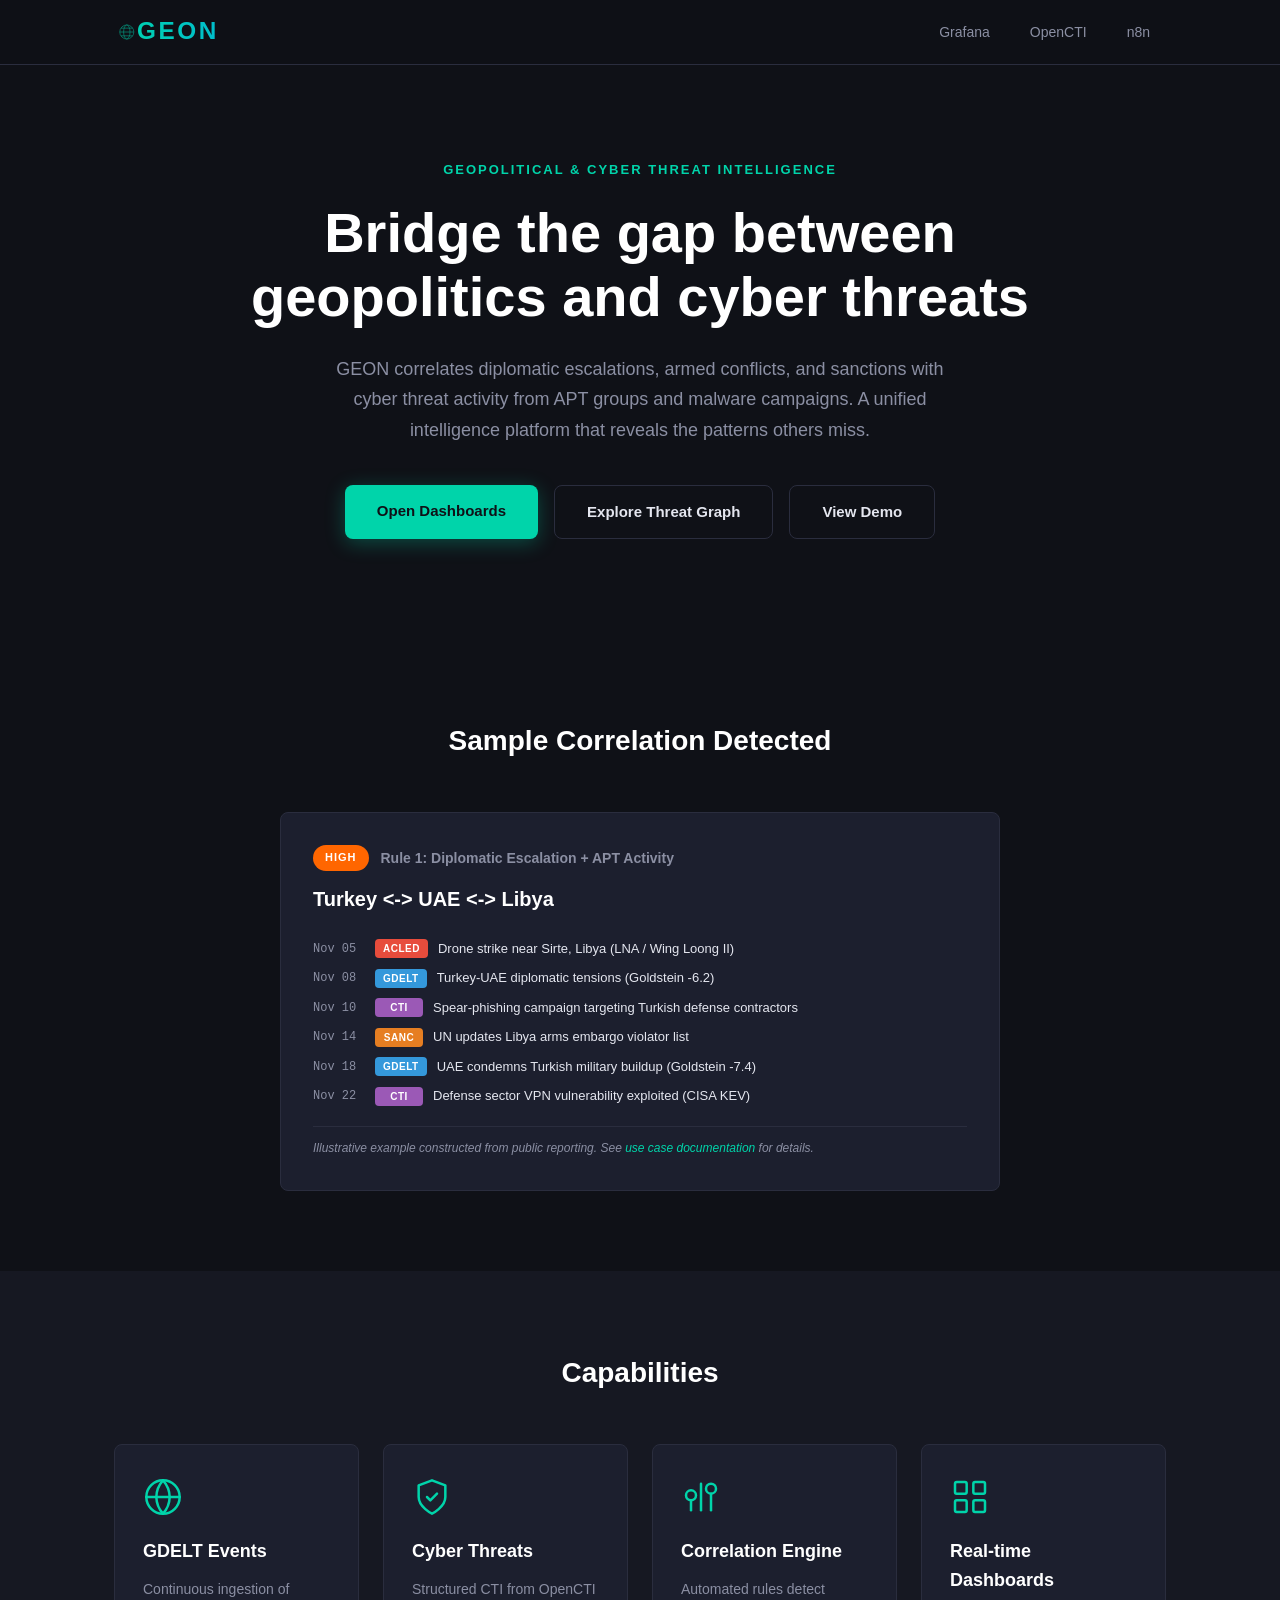
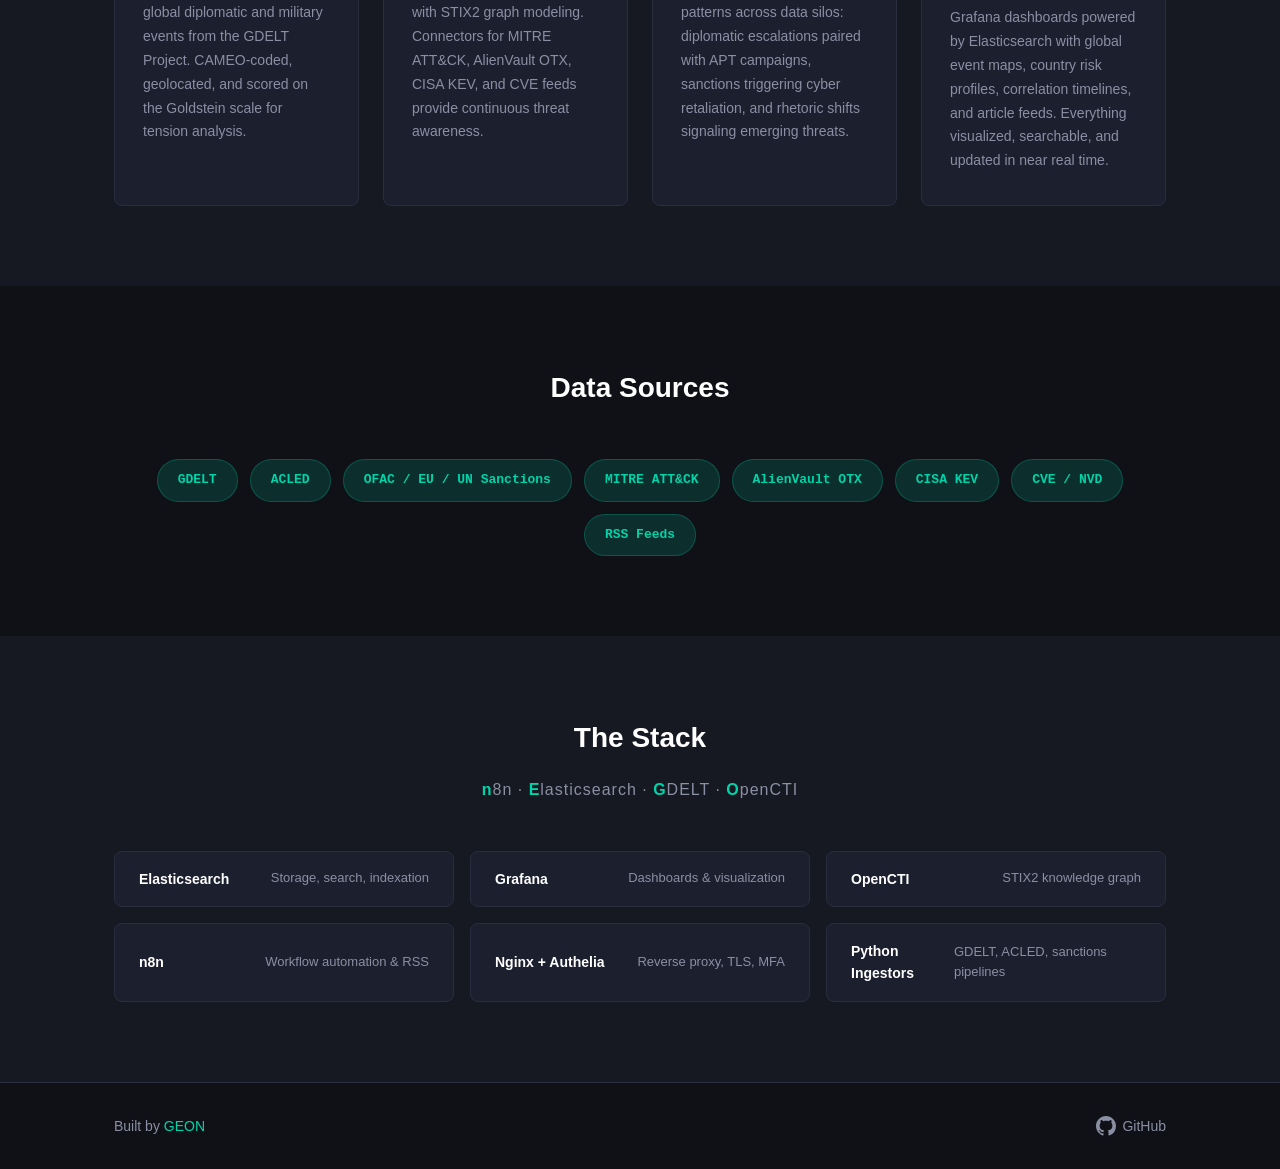
==== commit 1b07e3fc: "docs: landing sample correlation, demo page, release v0.1.0 prep, review response doc 6.1 — Landing " ====
--- a/landing/index.html
+++ b/landing/index.html
@@ -35,6 +35,58 @@
                 <div class="hero-actions">
                     <a href="/grafana" class="btn btn-primary">Open Dashboards</a>
                     <a href="/opencti" class="btn btn-secondary">Explore Threat Graph</a>
+                    <a href="/demo.html" class="btn btn-secondary">View Demo</a>
+                </div>
+            </div>
+        </section>
+
+        <section class="sample-correlation" id="sample-correlation">
+            <div class="container">
+                <h2 class="section-title">Sample Correlation Detected</h2>
+                <div class="correlation-card">
+                    <div class="correlation-header">
+                        <span class="severity-badge severity-high">HIGH</span>
+                        <span class="correlation-rule">Rule 1: Diplomatic Escalation + APT Activity</span>
+                    </div>
+                    <p class="correlation-countries">Turkey &lt;-&gt; UAE &lt;-&gt; Libya</p>
+
+                    <div class="correlation-timeline">
+                        <div class="timeline-event">
+                            <span class="timeline-date">Nov 05</span>
+                            <span class="timeline-tag tag-acled">ACLED</span>
+                            <span class="timeline-text">Drone strike near Sirte, Libya (LNA / Wing Loong II)</span>
+                        </div>
+                        <div class="timeline-event">
+                            <span class="timeline-date">Nov 08</span>
+                            <span class="timeline-tag tag-gdelt">GDELT</span>
+                            <span class="timeline-text">Turkey-UAE diplomatic tensions (Goldstein -6.2)</span>
+                        </div>
+                        <div class="timeline-event">
+                            <span class="timeline-date">Nov 10</span>
+                            <span class="timeline-tag tag-cti">CTI</span>
+                            <span class="timeline-text">Spear-phishing campaign targeting Turkish defense contractors</span>
+                        </div>
+                        <div class="timeline-event">
+                            <span class="timeline-date">Nov 14</span>
+                            <span class="timeline-tag tag-sanc">SANC</span>
+                            <span class="timeline-text">UN updates Libya arms embargo violator list</span>
+                        </div>
+                        <div class="timeline-event">
+                            <span class="timeline-date">Nov 18</span>
+                            <span class="timeline-tag tag-gdelt">GDELT</span>
+                            <span class="timeline-text">UAE condemns Turkish military buildup (Goldstein -7.4)</span>
+                        </div>
+                        <div class="timeline-event">
+                            <span class="timeline-date">Nov 22</span>
+                            <span class="timeline-tag tag-cti">CTI</span>
+                            <span class="timeline-text">Defense sector VPN vulnerability exploited (CISA KEV)</span>
+                        </div>
+                    </div>
+
+                    <p class="correlation-disclaimer">
+                        Illustrative example constructed from public reporting.
+                        See <a href="https://github.com/Jo-the-bat/GEON/blob/main/docs/use_cases/libya_ukraine_drones.md">use case documentation</a> for details.
+                    </p>
                 </div>
             </div>
         </section>
@@ -172,7 +224,7 @@
     <footer class="footer">
         <div class="container footer-inner">
             <p class="footer-text">
-                Built by <a href="https://github.com/Jo-the-bat" class="footer-link">Joran Batty</a>
+                Built by <a href="https://github.com/Jo-the-bat" class="footer-link">GEON</a>
             </p>
             <a href="https://github.com/Jo-the-bat/GEON" class="footer-link github-link">
                 <svg viewBox="0 0 24 24" fill="currentColor" width="20" height="20">
--- a/landing/style.css
+++ b/landing/style.css
@@ -166,6 +166,119 @@
     color: var(--color-accent);
 }
 
+/* --- Sample Correlation --- */
+
+.sample-correlation {
+    padding: 80px 0;
+}
+
+.correlation-card {
+    background-color: var(--color-bg-card);
+    border: 1px solid var(--color-border);
+    border-radius: var(--radius);
+    padding: 32px;
+    max-width: 720px;
+    margin: 0 auto;
+}
+
+.correlation-header {
+    display: flex;
+    align-items: center;
+    gap: 12px;
+    margin-bottom: 12px;
+}
+
+.severity-badge {
+    display: inline-block;
+    padding: 4px 12px;
+    font-size: 11px;
+    font-weight: 700;
+    text-transform: uppercase;
+    letter-spacing: 1px;
+    border-radius: 100px;
+    color: #fff;
+}
+
+.severity-high {
+    background-color: #FF6600;
+}
+
+.correlation-rule {
+    font-size: 14px;
+    font-weight: 600;
+    color: var(--color-text-muted);
+}
+
+.correlation-countries {
+    font-size: 20px;
+    font-weight: 700;
+    color: #fff;
+    margin-bottom: 24px;
+}
+
+.correlation-timeline {
+    display: flex;
+    flex-direction: column;
+    gap: 10px;
+    margin-bottom: 20px;
+}
+
+.timeline-event {
+    display: flex;
+    align-items: center;
+    gap: 10px;
+    font-size: 13px;
+    line-height: 1.5;
+}
+
+.timeline-date {
+    flex-shrink: 0;
+    width: 52px;
+    font-family: var(--font-mono);
+    font-size: 12px;
+    color: var(--color-text-muted);
+}
+
+.timeline-tag {
+    flex-shrink: 0;
+    display: inline-block;
+    padding: 2px 8px;
+    font-size: 10px;
+    font-weight: 700;
+    text-transform: uppercase;
+    letter-spacing: 0.5px;
+    border-radius: 4px;
+    color: #fff;
+    min-width: 48px;
+    text-align: center;
+}
+
+.tag-acled  { background-color: #e74c3c; }
+.tag-gdelt  { background-color: #3498db; }
+.tag-cti    { background-color: #9b59b6; }
+.tag-sanc   { background-color: #e67e22; }
+
+.timeline-text {
+    color: var(--color-text);
+}
+
+.correlation-disclaimer {
+    font-size: 12px;
+    color: var(--color-text-muted);
+    font-style: italic;
+    border-top: 1px solid var(--color-border);
+    padding-top: 12px;
+}
+
+.correlation-disclaimer a {
+    color: var(--color-accent);
+    text-decoration: none;
+}
+
+.correlation-disclaimer a:hover {
+    text-decoration: underline;
+}
+
 /* --- Section titles --- */
 
 .section-title {
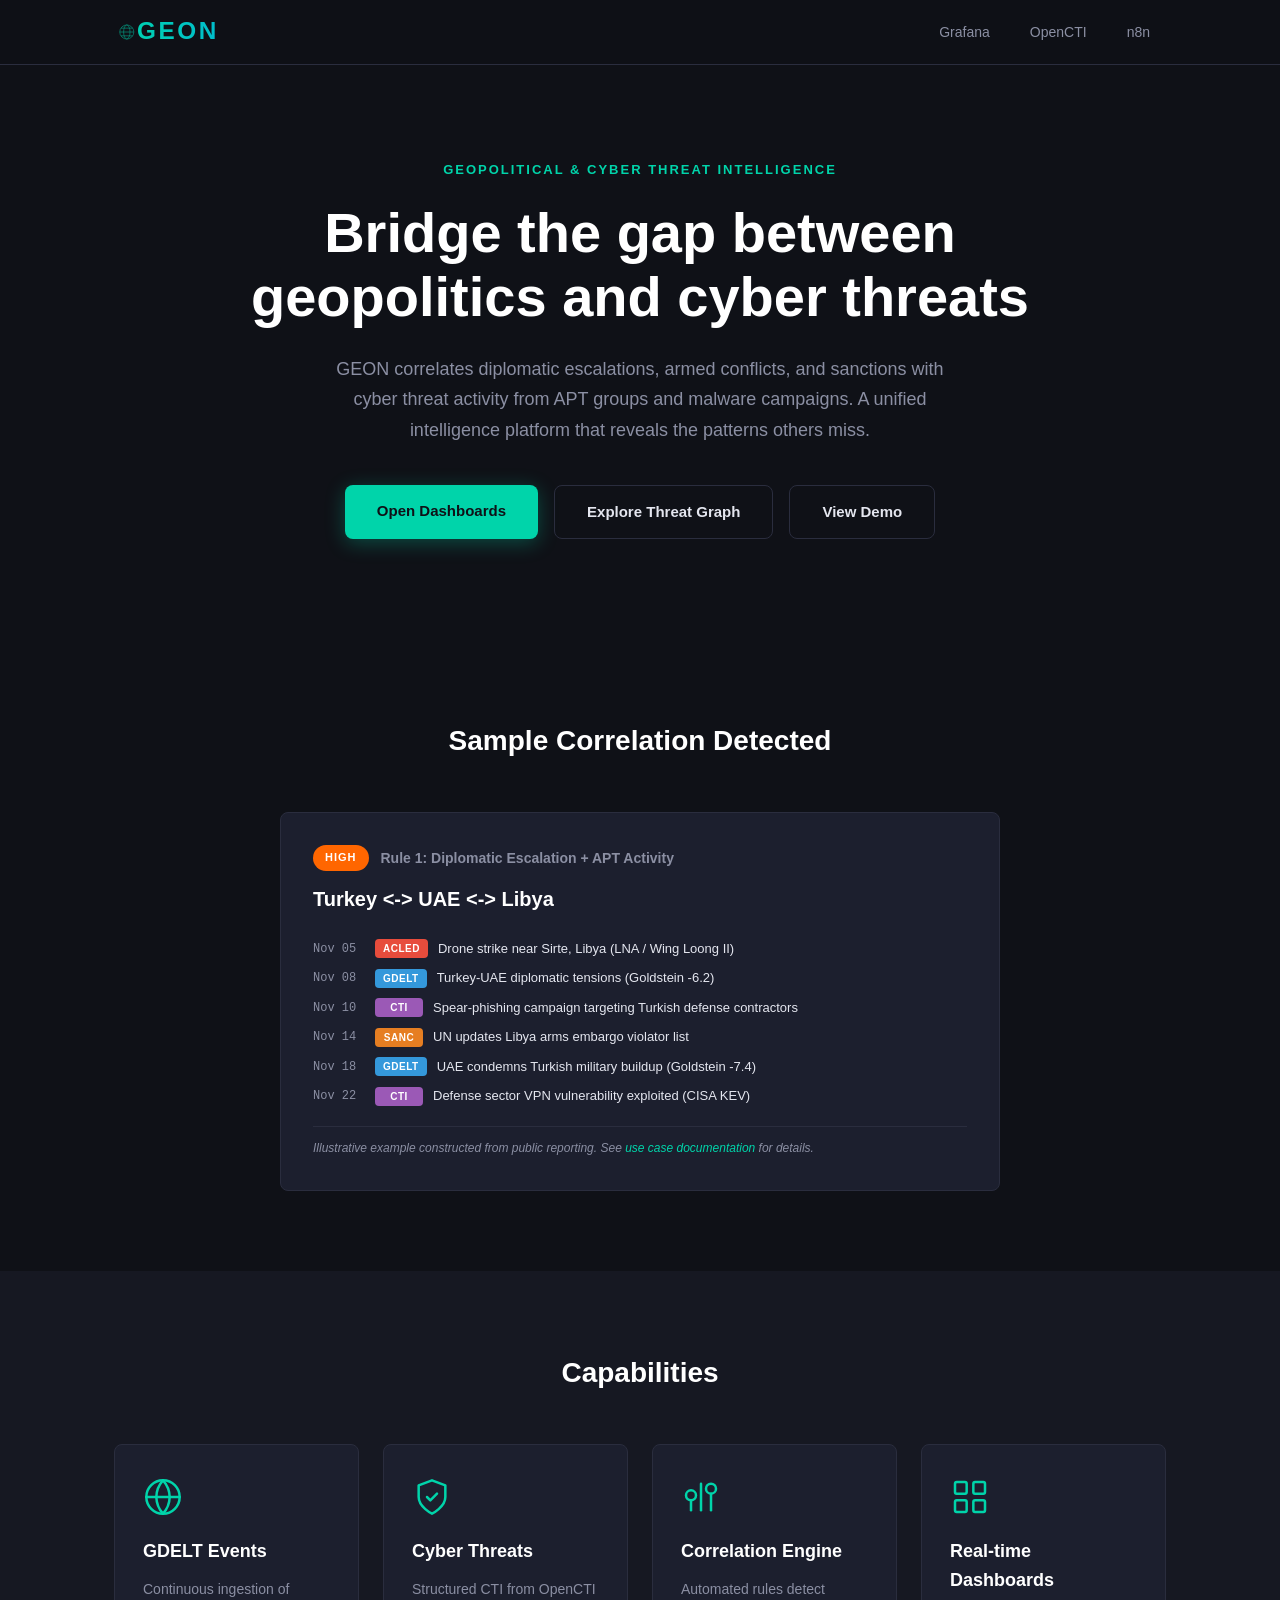
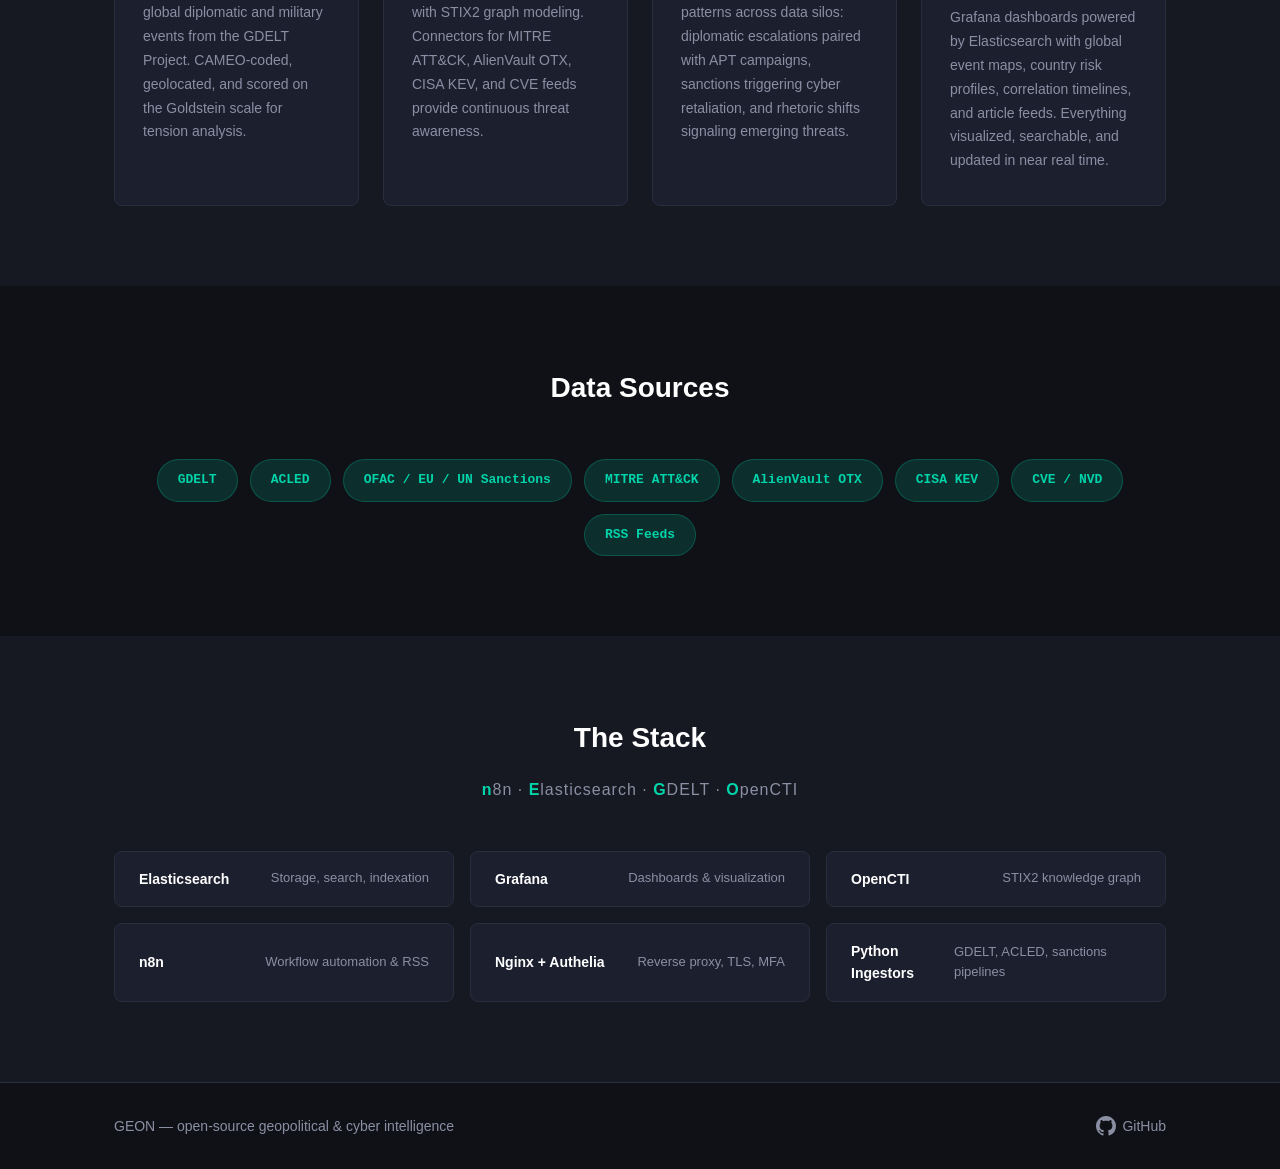
==== commit bbac29c3: "chore: anonymize repo for public release Remove personally-identifying info from the public repo: - " ====
--- a/landing/index.html
+++ b/landing/index.html
@@ -224,7 +224,7 @@
     <footer class="footer">
         <div class="container footer-inner">
             <p class="footer-text">
-                Built by <a href="https://github.com/Jo-the-bat" class="footer-link">GEON</a>
+                GEON — open-source geopolitical &amp; cyber intelligence
             </p>
             <a href="https://github.com/Jo-the-bat/GEON" class="footer-link github-link">
                 <svg viewBox="0 0 24 24" fill="currentColor" width="20" height="20">
